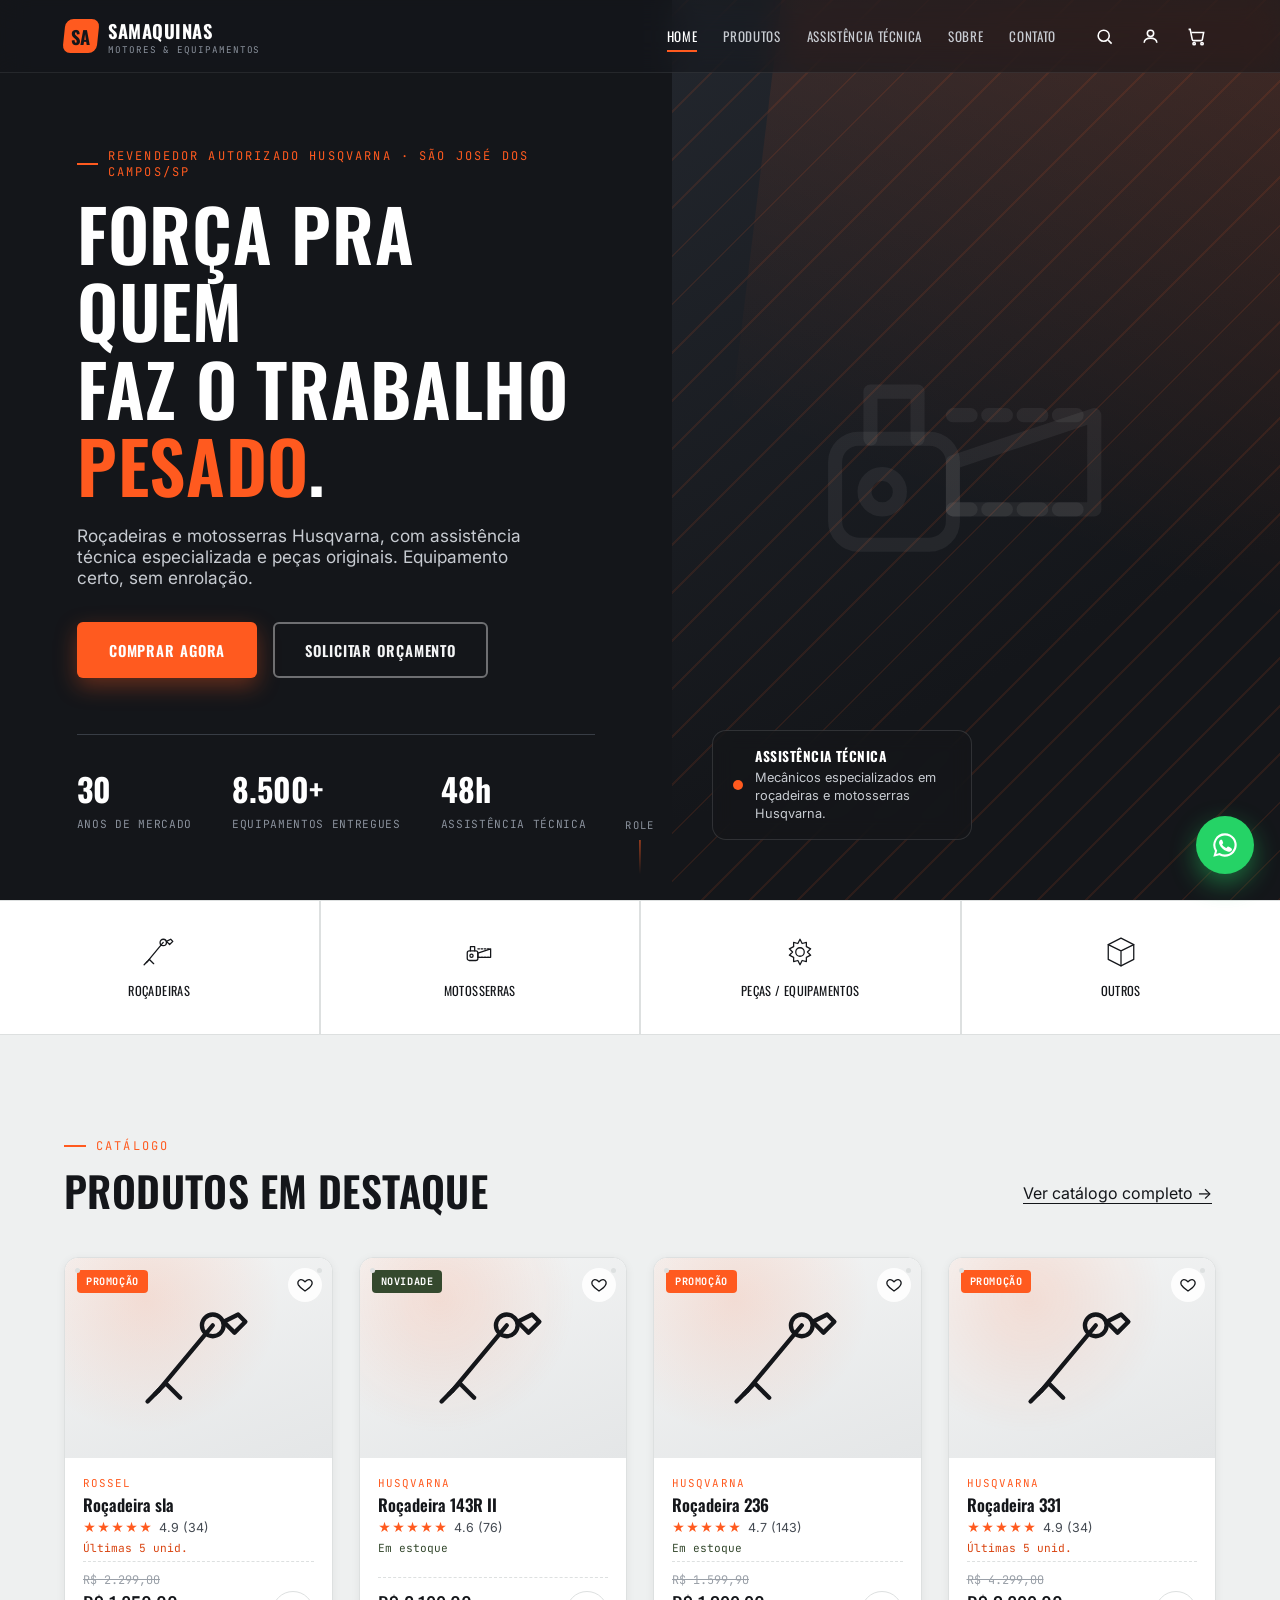
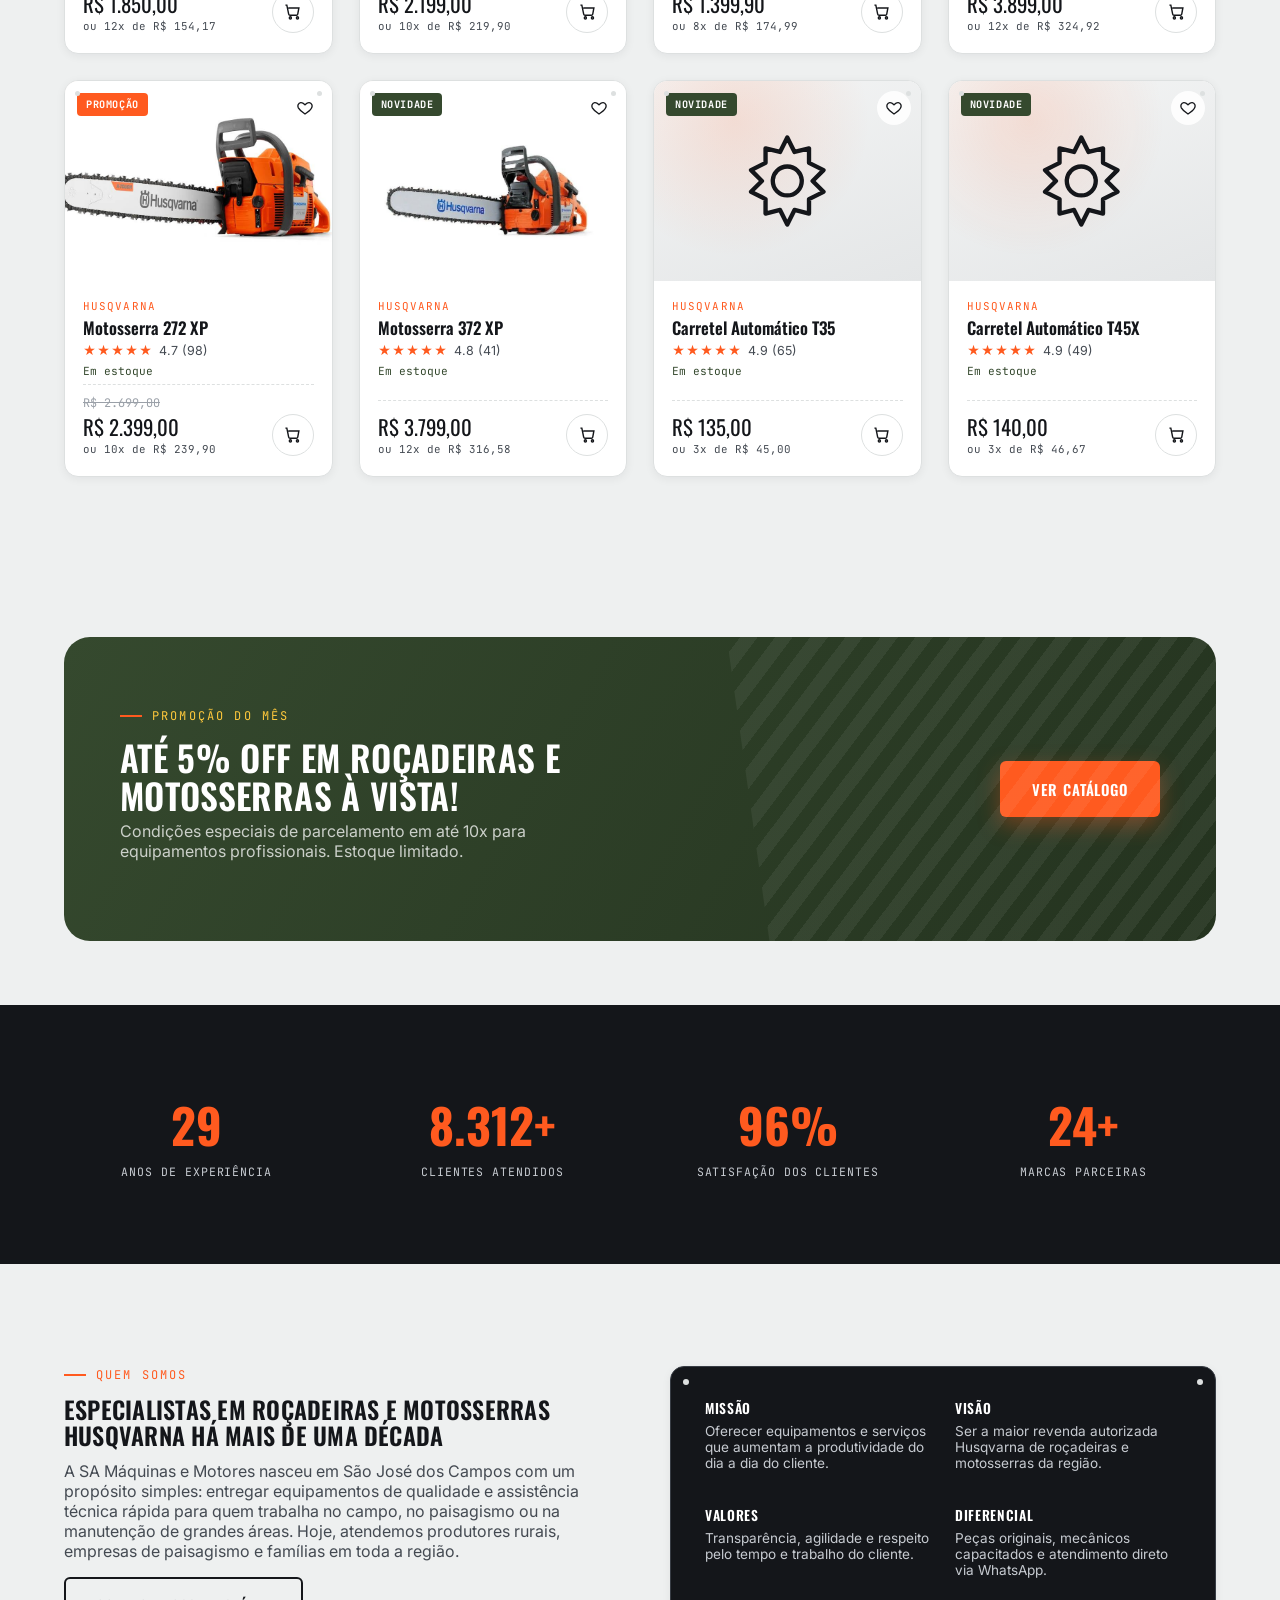
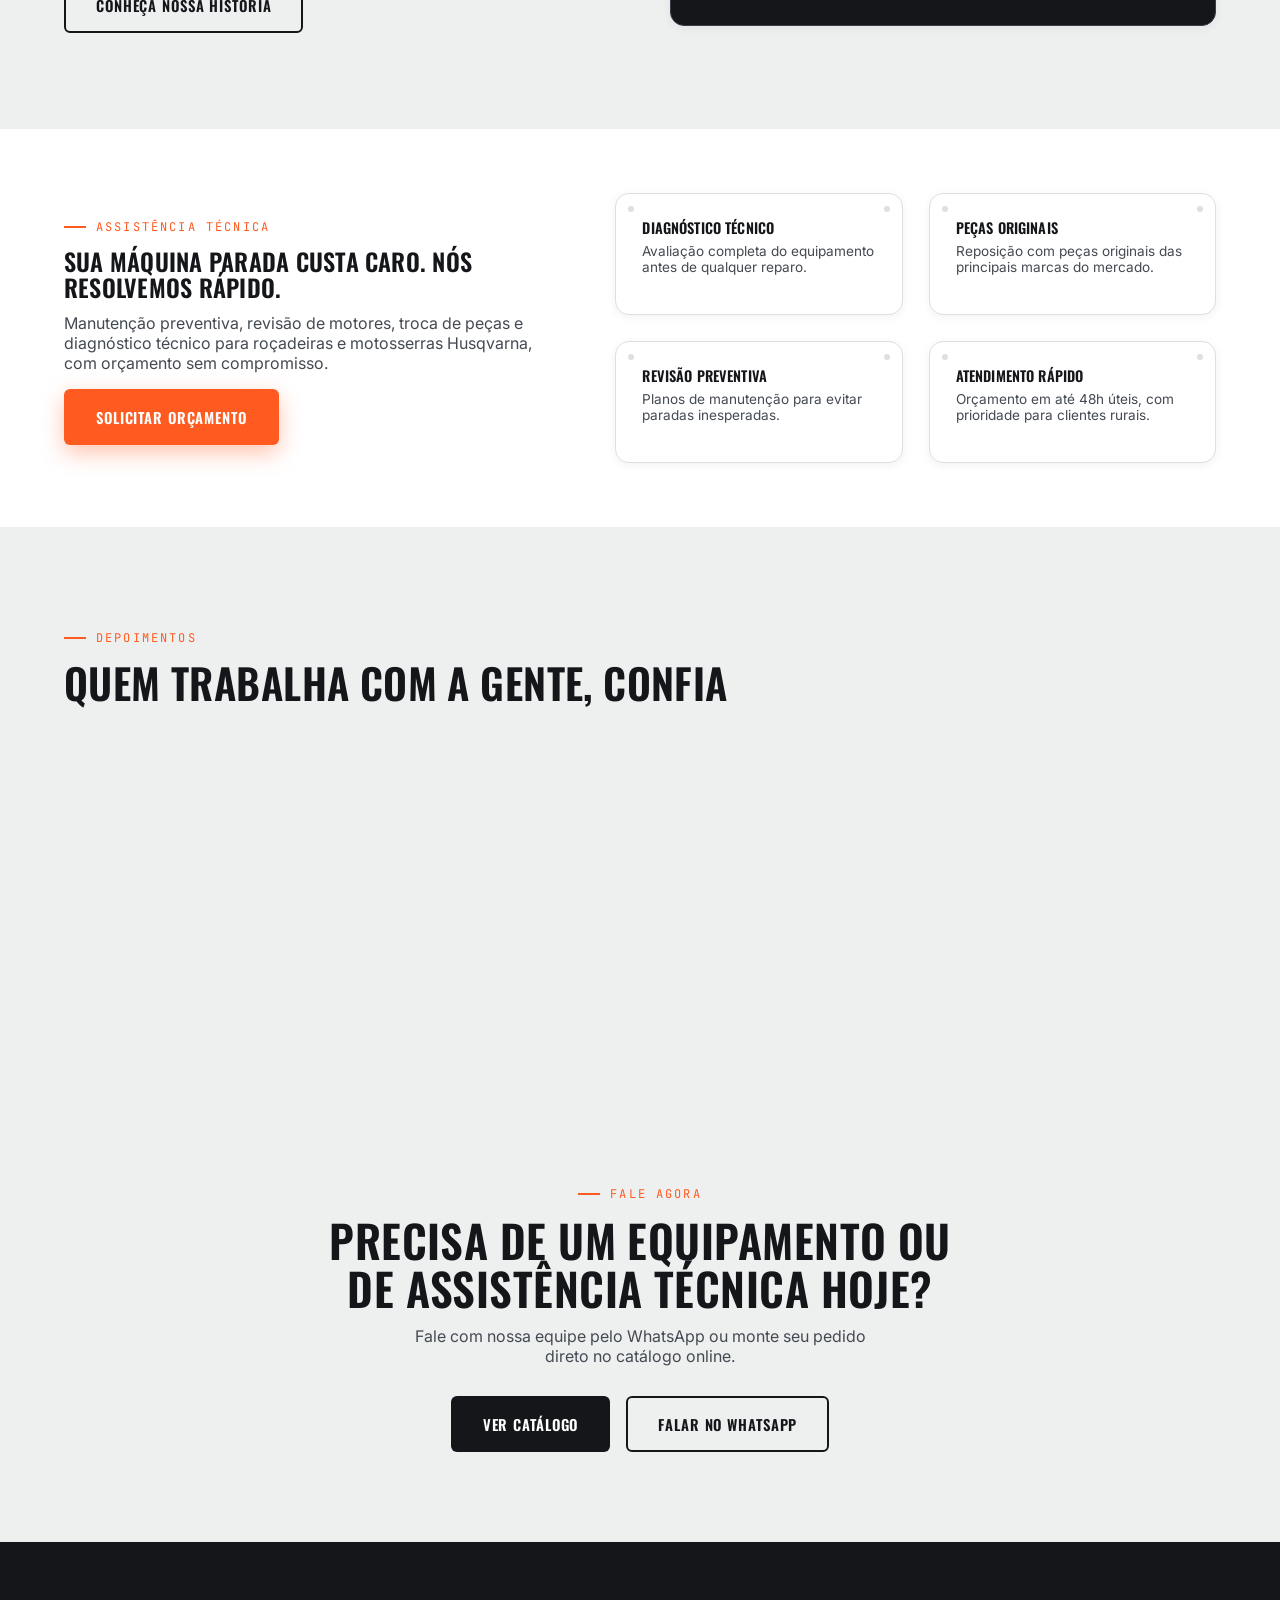
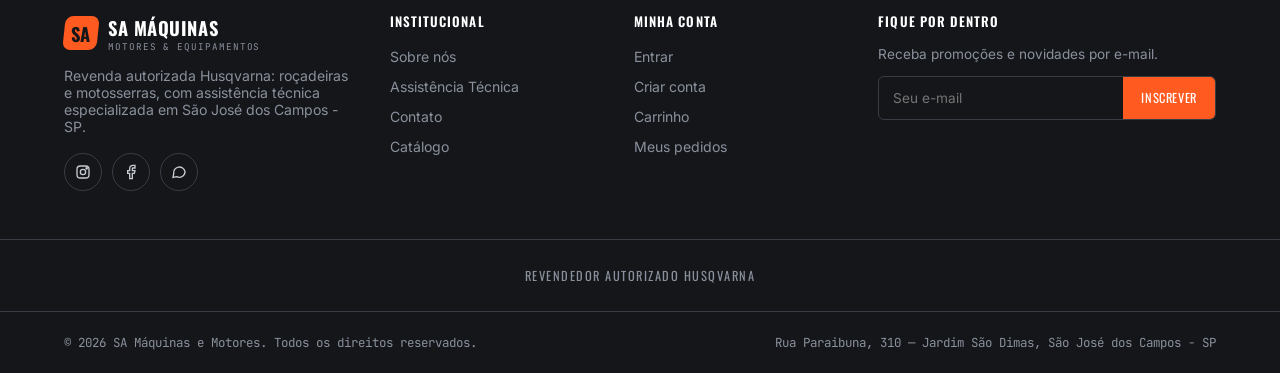
==== index.html @ 902cde91 "Primeiro commit" ====
<!DOCTYPE html>
<html lang="pt-BR">
<head>
<meta charset="UTF-8">
<meta name="viewport" content="width=device-width, initial-scale=1.0">
<title>Samaquinas e Motores | Roçadeiras, Motosserras e Equipamentos Agrícolas em SJC</title>
<meta name="description" content="Revenda autorizada Husqvarna de roçadeiras e motosserras, com assistência técnica especializada em São José dos Campos - SP. Compre online com entrega e parcelamento.">
<meta name="keywords" content="roçadeira Husqvarna, motosserra Husqvarna, revenda autorizada Husqvarna, assistência técnica, São José dos Campos">
<meta property="og:title" content="SA Máquinas e Motores">
<meta property="og:description" content="Revenda autorizada Husqvarna de roçadeiras e motosserras, com assistência técnica em São José dos Campos - SP.">
<meta property="og:type" content="website">
<link rel="icon" href="data:image/svg+xml,<svg xmlns=%22http://www.w3.org/2000/svg%22 viewBox=%220 0 64 64%22><rect width=%2264%22 height=%2264%22 rx=%2214%22 fill=%22%23ff5a1f%22/><text x=%2232%22 y=%2244%22 font-size=%2234%22 font-family=%22Arial%22 font-weight=%22bold%22 fill=%22%2314161a%22 text-anchor=%22middle%22>SA</text></svg>">
<link rel="stylesheet" href="css/style.css">
<link rel="stylesheet" href="css/animations.css">
<link rel="stylesheet" href="css/home.css">
<link rel="stylesheet" href="css/responsive.css">
</head>
<body>

<!-- ===================== NAVBAR ===================== -->
<header class="navbar">
  <div class="navbar-inner">
    <a href="index.html" class="brand">
      <span class="mark"><span>SA</span></span>
      <span>SAMaquinas<small>Motores &amp; Equipamentos</small></span>
    </a>
    <nav class="nav-links">
      <a href="index.html" class="active">Home</a>
      <a href="pages/products.html">Produtos</a>
      <a href="pages/service.html">Assistência Técnica</a>
      <a href="pages/about.html">Sobre</a>
      <a href="pages/contact.html">Contato</a>
    </nav>
    <div class="nav-actions">
      <button class="icon-btn" data-open-search aria-label="Pesquisar">
        <svg viewBox="0 0 24 24" fill="none" stroke="currentColor" stroke-width="2"><circle cx="11" cy="11" r="7"/><path d="M21 21l-4.35-4.35"/></svg>
      </button>
      <span data-auth-slot></span>
      <a href="pages/cart.html" class="icon-btn" aria-label="Carrinho">
        <svg viewBox="0 0 24 24" fill="none" stroke="currentColor" stroke-width="2"><circle cx="9" cy="21" r="1.5"/><circle cx="19" cy="21" r="1.5"/><path d="M2 3h2l2.6 12.6a2 2 0 0 0 2 1.6h8.8a2 2 0 0 0 2-1.6L21 7H6"/></svg>
        <span class="badge-count" data-cart-count>0</span>
      </a>
    </div>
    <button class="nav-toggle" aria-label="Abrir menu"><span></span><span></span><span></span></button>
  </div>
</header>

<!-- Search overlay -->
<div class="search-overlay">
  <button class="search-close" aria-label="Fechar busca">
    <svg viewBox="0 0 24 24" fill="none" stroke="currentColor" stroke-width="2"><path d="M18 6 6 18M6 6l12 12"/></svg>
  </button>
  <div class="search-box">
    <input type="text" placeholder="Buscar roçadeira, motosserra, marca...">
    <div class="search-results"></div>
    <p class="search-hint">Dica: pressione ESC para fechar, Ctrl+K para abrir a busca de qualquer página.</p>
  </div>
</div>

<!-- ===================== HERO ===================== -->
<section class="hero">
  <div class="hero-copy">
    <span class="eyebrow">Revendedor Autorizado Husqvarna · São José dos Campos/SP</span>
    <h1 data-reveal>Força pra quem<br>faz o trabalho <em>pesado</em>.</h1>
    <p class="lead" data-reveal style="--d:120ms">Roçadeiras e motosserras Husqvarna, com assistência técnica especializada e peças originais. Equipamento certo, sem enrolação.</p>
    <div class="hero-ctas" data-reveal style="--d:220ms">
      <a href="pages/products.html" class="btn btn-primary">Comprar agora</a>
      <a href="pages/service.html" class="btn btn-outline">Solicitar orçamento</a>
    </div>
    <div class="hero-stats" data-reveal style="--d:320ms">
      <div class="stat"><b data-counter="30+">0</b><span>Anos de mercado</span></div>
      <div class="stat"><b data-counter="8500" data-suffix="+">0</b><span>Equipamentos entregues</span></div>
      <div class="stat"><b data-counter="48" data-suffix="h">0</b><span>Assistência técnica</span></div>
    </div>
  </div>
  <div class="hero-visual">
    <div class="hero-clip"></div>
    <div class="hero-icon-field" id="hero-icon-field"></div>
    <div class="hero-badge float">
      <span class="dot pulse"></span>
      <span><strong>Assistência técnica</strong>Mecânicos especializados em roçadeiras e motosserras Husqvarna.</span>
    </div>
  </div>
  <div class="hero-scroll-cue"><span>Role</span><span class="line"></span></div>
</section>

<!-- ===================== CATEGORIAS ===================== -->
<section>
  <div class="cat-strip" id="cat-strip"></div>
</section>

<!-- ===================== PRODUTOS EM DESTAQUE ===================== -->
<section class="section">
  <div class="section-head" data-reveal>
    <div>
      <span class="eyebrow">Catálogo</span>
      <h2>Produtos em destaque</h2>
    </div>
    <a href="pages/products.html" class="btn-ghost">Ver catálogo completo →</a>
  </div>
  <div class="section-inner grid cols-4" id="featured-grid"></div>
</section>

<!-- ===================== BANNER PROMO ===================== -->
<section class="section tight">
  <div class="section-inner">
    <div class="promo-banner" data-reveal="scale">
      <div>
        <span class="eyebrow" style="color:var(--hazard)">Promoção do mês</span>
        <h3>Até 5% off em roçadeiras e motosserras à vista!</h3>
        <p>Condições especiais de parcelamento em até 10x para equipamentos profissionais. Estoque limitado.</p>
      </div>
      <a href="pages/products.html" class="btn btn-primary">Ver catálogo</a>
    </div>
  </div>
</section>

<!-- ===================== STATS ===================== -->
<section class="stats-section">
  <div class="stats-grid">
    <div class="stat-card" data-reveal><b data-counter="30">0</b><span>Anos de experiência</span></div>
    <div class="stat-card" data-reveal style="--d:80ms"><b data-counter="8500" data-suffix="+">0</b><span>Clientes atendidos</span></div>
    <div class="stat-card" data-reveal style="--d:160ms"><b data-counter="99" data-suffix="%">0</b><span>Satisfação dos clientes</span></div>
    <div class="stat-card" data-reveal style="--d:240ms"><b data-counter="25" data-suffix="+">0</b><span>Marcas parceiras</span></div>
  </div>
</section>

<!-- ===================== SOBRE TEASER ===================== -->
<section class="section">
  <div class="section-inner" style="display:grid;grid-template-columns:1fr 1fr;gap:60px;align-items:center;">
    <div data-reveal="left">
      <span class="eyebrow">Quem somos</span>
      <h2>Especialistas em roçadeiras e motosserras Husqvarna há mais de uma década</h2>
      <p>A SA Máquinas e Motores nasceu em São José dos Campos com um propósito simples: entregar equipamentos de qualidade e assistência técnica rápida para quem trabalha no campo, no paisagismo ou na manutenção de grandes áreas. Hoje, atendemos produtores rurais, empresas de paisagismo e famílias em toda a região.</p>
      <a href="pages/about.html" class="btn btn-outline dark">Conheça nossa história</a>
    </div>
    <div data-reveal="right" style="position:relative;">
      <div class="plate" style="padding:34px;background:var(--ink);border-color:var(--line-dark);">
        <div style="display:grid;grid-template-columns:1fr 1fr;gap:24px;">
          <div>
            <h4 style="color:var(--white);font-size:.85rem;letter-spacing:.05em;">Missão</h4>
            <p style="color:var(--steel-light);font-size:.85rem;">Oferecer equipamentos e serviços que aumentam a produtividade do dia a dia do cliente.</p>
          </div>
          <div>
            <h4 style="color:var(--white);font-size:.85rem;letter-spacing:.05em;">Visão</h4>
            <p style="color:var(--steel-light);font-size:.85rem;">Ser a maior revenda autorizada Husqvarna de roçadeiras e motosserras da região.</p>
          </div>
          <div>
            <h4 style="color:var(--white);font-size:.85rem;letter-spacing:.05em;">Valores</h4>
            <p style="color:var(--steel-light);font-size:.85rem;">Transparência, agilidade e respeito pelo tempo e trabalho do cliente.</p>
          </div>
          <div>
            <h4 style="color:var(--white);font-size:.85rem;letter-spacing:.05em;">Diferencial</h4>
            <p style="color:var(--steel-light);font-size:.85rem;">Peças originais, mecânicos capacitados e atendimento direto via WhatsApp.</p>
          </div>
        </div>
      </div>
    </div>
  </div>
</section>

<!-- ===================== ASSISTÊNCIA TEASER ===================== -->
<section class="section tight" style="background:var(--white);">
  <div class="section-inner" style="display:grid;grid-template-columns:.9fr 1.1fr;gap:60px;align-items:center;">
    <div data-reveal="left">
      <span class="eyebrow">Assistência técnica</span>
      <h2>Sua máquina parada custa caro. Nós resolvemos rápido.</h2>
      <p>Manutenção preventiva, revisão de motores, troca de peças e diagnóstico técnico para roçadeiras e motosserras Husqvarna, com orçamento sem compromisso.</p>
      <a href="pages/service.html" class="btn btn-primary">Solicitar orçamento</a>
    </div>
    <div class="grid cols-2" data-reveal="right">
      <div class="plate" style="padding:26px;">
        <h4 style="font-size:.9rem;">Diagnóstico técnico</h4>
        <p style="font-size:.85rem;">Avaliação completa do equipamento antes de qualquer reparo.</p>
      </div>
      <div class="plate" style="padding:26px;">
        <h4 style="font-size:.9rem;">Peças originais</h4>
        <p style="font-size:.85rem;">Reposição com peças originais das principais marcas do mercado.</p>
      </div>
      <div class="plate" style="padding:26px;">
        <h4 style="font-size:.9rem;">Revisão preventiva</h4>
        <p style="font-size:.85rem;">Planos de manutenção para evitar paradas inesperadas.</p>
      </div>
      <div class="plate" style="padding:26px;">
        <h4 style="font-size:.9rem;">Atendimento rápido</h4>
        <p style="font-size:.85rem;">Orçamento em até 48h úteis, com prioridade para clientes rurais.</p>
      </div>
    </div>
  </div>
</section>

<!-- ===================== TESTEMUNHOS ===================== -->
<section class="section">
  <div class="section-head" data-reveal>
    <div>
      <span class="eyebrow">Depoimentos</span>
      <h2>Quem trabalha com a gente, confia</h2>
    </div>
  </div>
  <div class="section-inner grid cols-3" id="testimonials-grid"></div>
</section>

<!-- ===================== CTA FINAL ===================== -->
<section class="cta-final" data-reveal="scale">
  <span class="eyebrow" style="justify-content:center;">Fale agora</span>
  <h2>Precisa de um equipamento ou de assistência técnica hoje?</h2>
  <p>Fale com nossa equipe pelo WhatsApp ou monte seu pedido direto no catálogo online.</p>
  <div class="btn-row">
    <a href="pages/products.html" class="btn btn-dark">Ver catálogo</a>
    <a href="https://wa.me/5512974024933" target="_blank" rel="noopener" class="btn btn-outline dark">Falar no WhatsApp</a>
  </div>
</section>

<!-- ===================== FOOTER ===================== -->
<footer class="site-footer">
  <div class="footer-grid">
    <div class="footer-about">
      <a href="index.html" class="brand" style="margin-bottom:14px;"><span class="mark"><span>SA</span></span><span>SA Máquinas<small>Motores &amp; Equipamentos</small></span></a>
      <p>Revenda autorizada Husqvarna: roçadeiras e motosserras, com assistência técnica especializada em São José dos Campos - SP.</p>
      <div class="social-row">
        <a href="#" aria-label="Instagram"><svg viewBox="0 0 24 24" fill="none" stroke="currentColor" stroke-width="2"><rect x="3" y="3" width="18" height="18" rx="5"/><circle cx="12" cy="12" r="4"/><circle cx="17.5" cy="6.5" r="1"/></svg></a>
        <a href="#" aria-label="Facebook"><svg viewBox="0 0 24 24" fill="none" stroke="currentColor" stroke-width="2"><path d="M18 2h-3a5 5 0 0 0-5 5v3H7v4h3v8h4v-8h3l1-4h-4V7a1 1 0 0 1 1-1h3z"/></svg></a>
        <a href="https://wa.me/5512974024933" target="_blank" rel="noopener" aria-label="WhatsApp"><svg viewBox="0 0 24 24" fill="none" stroke="currentColor" stroke-width="2"><path d="M21 11.5a8.5 8.5 0 0 1-12.4 7.5L3 20l1.1-5.4A8.5 8.5 0 1 1 21 11.5Z"/></svg></a>
      </div>
    </div>
    <div>
      <h4>Institucional</h4>
      <ul>
        <li><a href="pages/about.html">Sobre nós</a></li>
        <li><a href="pages/service.html">Assistência Técnica</a></li>
        <li><a href="pages/contact.html">Contato</a></li>
        <li><a href="pages/products.html">Catálogo</a></li>
      </ul>
    </div>
    <div>
      <h4>Minha conta</h4>
      <ul>
        <li><a href="pages/login.html">Entrar</a></li>
        <li><a href="pages/register.html">Criar conta</a></li>
        <li><a href="pages/cart.html">Carrinho</a></li>
        <li><a href="pages/account.html">Meus pedidos</a></li>
      </ul>
    </div>
    <div class="footer-newsletter">
      <h4>Fique por dentro</h4>
      <p style="color:var(--steel);font-size:.85rem;">Receba promoções e novidades por e-mail.</p>
      <form class="newsletter-form" onsubmit="event.preventDefault(); saToast('Inscrição realizada com sucesso!'); this.reset();">
        <input type="email" placeholder="Seu e-mail" required>
        <button type="submit">Inscrever</button>
      </form>
    </div>
  </div>
  <div class="brands-strip">
    <span>Revendedor Autorizado Husqvarna</span>
  </div>
  <div class="footer-bottom">
    <span>© <span data-year></span> SA Máquinas e Motores. Todos os direitos reservados.</span>
    <span>Rua Paraibuna, 310 — Jardim São Dimas, São José dos Campos - SP</span>
  </div>
</footer>

<a href="https://wa.me/5512974024933" target="_blank" rel="noopener" class="wa-float pulse" aria-label="Fale no WhatsApp">
  <svg viewBox="0 0 24 24" fill="currentColor"><path d="M12 2a10 10 0 0 0-8.6 15.1L2 22l5.1-1.3A10 10 0 1 0 12 2Zm0 18.2a8.2 8.2 0 0 1-4.2-1.1l-.3-.2-3 .8.8-2.9-.2-.3A8.2 8.2 0 1 1 12 20.2Zm4.5-6.1c-.2-.1-1.5-.7-1.7-.8-.2-.1-.4-.1-.6.1-.2.2-.6.8-.8 1-.1.2-.3.2-.5.1-.2-.1-1-.4-1.9-1.2-.7-.6-1.2-1.4-1.3-1.6-.1-.2 0-.4.1-.5.1-.1.2-.3.4-.4.1-.1.2-.2.2-.4.1-.2 0-.3 0-.4 0-.1-.6-1.5-.8-2-.2-.5-.4-.4-.6-.4h-.5c-.2 0-.5.1-.7.3-.2.2-.9.9-.9 2.2s1 2.6 1.1 2.7c.1.2 2 3 4.7 4.2.7.3 1.2.5 1.6.6.7.2 1.3.2 1.8.1.5-.1 1.5-.6 1.7-1.2.2-.6.2-1.1.2-1.2-.1-.1-.3-.2-.5-.3Z"/></svg>
</a>

<script src="js/data.js"></script>
<script src="js/main.js"></script>
<script src="js/animations.js"></script>
<script src="js/products.js"></script>
<script src="js/auth.js"></script>
<script src="js/home.js"></script>
</body>
</html>
---- css/style.css ----
/* ==========================================================================
   SA MÁQUINAS E MOTORES — GLOBAL STYLESHEET
   Design tokens + base + shared components (navbar, footer, buttons, cards)
   ========================================================================== */

@import url('https://fonts.googleapis.com/css2?family=Oswald:wght@400;500;600;700&family=Inter:wght@400;500;600;700;800&family=JetBrains+Mono:wght@400;500;700&display=swap');

:root{
  /* ---- Color tokens ---- */
  --ink:            #14161a;   /* near-black structural */
  --graphite:       #1f232a;   /* dark card / panel */
  --graphite-2:     #2a2f37;   /* elevated dark */
  --steel:          #8a919c;   /* muted text on dark */
  --steel-light:    #c7cbd1;
  --off-white:      #eef0f0;   /* cool light bg, NOT warm cream */
  --white:          #ffffff;
  --line:           #dde0e0;   /* light hairline */
  --line-dark:      #383d45;

  --orange:         #ff5a1f;   /* signal orange — primary action */
  --orange-dark:    #d9430f;
  --orange-glow:    rgba(255,90,31,.35);

  --moss:           #35492e;   /* engine green — secondary */
  --moss-light:     #5c7a4e;

  --hazard:         #ffc93c;   /* caution yellow — sparing accent */

  --text-dark:      #14161a;
  --text-body:      #444a52;
  --text-invert:    #f4f5f6;

  /* ---- Type ---- */
  --f-display: 'Oswald', sans-serif;
  --f-body: 'Inter', sans-serif;
  --f-mono: 'JetBrains Mono', monospace;

  /* ---- Layout ---- */
  --maxw: 1280px;
  --pad: clamp(20px, 5vw, 64px);
  --radius-sm: 6px;
  --radius: 14px;
  --radius-lg: 26px;

  --shadow-sm: 0 2px 10px rgba(20,22,26,.06);
  --shadow-md: 0 10px 30px rgba(20,22,26,.10);
  --shadow-lg: 0 24px 60px rgba(20,22,26,.18);

  --ease: cubic-bezier(.22,.9,.3,1);
}

*,*::before,*::after{ box-sizing: border-box; }
html{ scroll-behavior: smooth; }
body{
  margin: 0;
  font-family: var(--f-body);
  color: var(--text-body);
  background: var(--off-white);
  -webkit-font-smoothing: antialiased;
  overflow-x: hidden;
}
img{ max-width: 100%; display:block; }
a{ color: inherit; text-decoration: none; }
ul{ list-style: none; margin:0; padding:0; }
button{ font-family: inherit; cursor:pointer; }
input, select, textarea{ font-family: inherit; }

h1,h2,h3,h4{
  font-family: var(--f-display);
  color: var(--text-dark);
  text-transform: uppercase;
  letter-spacing: .01em;
  line-height: 1.08;
  margin: 0 0 .5em;
  font-weight: 600;
}
p{ margin: 0 0 1em; }

.container{
  max-width: var(--maxw);
  margin: 0 auto;
  padding: 0 var(--pad);
}

:focus-visible{
  outline: 3px solid var(--orange);
  outline-offset: 2px;
}

@media (prefers-reduced-motion: reduce){
  *{ animation-duration: .001ms !important; animation-iteration-count: 1 !important; transition-duration: .001ms !important; scroll-behavior: auto !important; }
}

/* ---- Eyebrow / mono label ---- */
.eyebrow{
  font-family: var(--f-mono);
  font-size: .75rem;
  letter-spacing: .18em;
  text-transform: uppercase;
  color: var(--orange);
  display: inline-flex;
  align-items: center;
  gap: 10px;
  margin-bottom: 14px;
}
.eyebrow::before{
  content:'';
  width: 22px; height: 2px;
  background: var(--orange);
  display:inline-block;
}

/* ---- Hazard stripe divider (signature motif) ---- */
.stripe-divider{
  height: 10px;
  width: 100%;
  background: repeating-linear-gradient(
    -45deg,
    var(--orange) 0 18px,
    var(--ink) 18px 36px
  );
}
.stripe-divider.thin{ height: 5px; }

/* ==========================================================================
   BUTTONS
   ========================================================================== */
.btn{
  position: relative;
  overflow: hidden;
  display: inline-flex;
  align-items: center;
  justify-content: center;
  gap: 10px;
  padding: 15px 30px;
  border-radius: var(--radius-sm);
  font-family: var(--f-display);
  font-size: .92rem;
  font-weight: 600;
  letter-spacing: .06em;
  text-transform: uppercase;
  border: 2px solid transparent;
  transition: transform .25s var(--ease), box-shadow .25s var(--ease), background .25s var(--ease), color .25s var(--ease), border-color .25s var(--ease);
  white-space: nowrap;
}
.btn-primary{
  background: var(--orange);
  color: var(--white);
  box-shadow: 0 8px 22px var(--orange-glow);
}
.btn-primary:hover{
  transform: translateY(-2px);
  box-shadow: 0 14px 30px var(--orange-glow);
  background: var(--orange-dark);
}
.btn-outline{
  background: transparent;
  color: var(--text-invert);
  border-color: rgba(244,245,246,.4);
}
.btn-outline:hover{
  border-color: var(--white);
  background: rgba(244,245,246,.08);
  transform: translateY(-2px);
}
.btn-outline.dark{
  color: var(--text-dark);
  border-color: var(--ink);
}
.btn-outline.dark:hover{ background: var(--ink); color: var(--white); }
.btn-dark{
  background: var(--ink);
  color: var(--white);
}
.btn-dark:hover{ background: var(--graphite-2); transform: translateY(-2px); }
.btn-ghost{
  background: transparent;
  color: var(--text-dark);
  padding: 10px 4px;
  text-decoration: underline;
  text-underline-offset: 4px;
}
.btn-block{ width: 100%; }
.btn-sm{ padding: 10px 18px; font-size: .78rem; }

.ripple{
  position: absolute;
  border-radius: 50%;
  background: rgba(255,255,255,.55);
  transform: scale(0);
  animation: ripple-anim .6s var(--ease);
  pointer-events: none;
}
@keyframes ripple-anim{
  to{ transform: scale(3); opacity: 0; }
}

/* ==========================================================================
   NAVBAR
   ========================================================================== */
.navbar{
  position: fixed;
  top: 0; left: 0; right: 0;
  z-index: 1000;
  background: rgba(20,22,26,.55);
  backdrop-filter: blur(16px) saturate(160%);
  -webkit-backdrop-filter: blur(16px) saturate(160%);
  border-bottom: 1px solid rgba(255,255,255,.08);
  transition: background .3s var(--ease), padding .3s var(--ease), border-color .3s var(--ease);
}
.navbar.scrolled{
  background: rgba(20,22,26,.92);
  box-shadow: 0 6px 24px rgba(0,0,0,.25);
}
.navbar-inner{
  max-width: var(--maxw);
  margin: 0 auto;
  padding: 16px var(--pad);
  display: flex;
  align-items: center;
  gap: 28px;
}
.navbar.scrolled .navbar-inner{ padding-top: 12px; padding-bottom: 12px; }

.brand{
  display: flex;
  align-items: center;
  gap: 10px;
  font-family: var(--f-display);
  font-size: 1.15rem;
  font-weight: 700;
  letter-spacing: .03em;
  color: var(--white);
  text-transform: uppercase;
  margin-right: auto;
}
.brand .mark{
  width: 34px; height: 34px;
  border-radius: 8px;
  background: var(--orange);
  display: grid;
  place-items: center;
  color: var(--ink);
  font-weight: 700;
  transform: skew(-6deg);
}
.brand .mark span{ transform: skew(6deg); }
.brand small{
  display:block;
  font-family: var(--f-mono);
  font-size: .58rem;
  letter-spacing: .1em;
  color: var(--steel);
  text-transform: uppercase;
  font-weight: 400;
}

.nav-links{
  display: flex;
  align-items: center;
  gap: 26px;
}
.nav-links a{
  font-family: var(--f-display);
  font-size: .82rem;
  letter-spacing: .05em;
  text-transform: uppercase;
  color: var(--steel-light);
  position: relative;
  padding: 6px 0;
  transition: color .2s;
}
.nav-links a::after{
  content:'';
  position: absolute;
  left:0; bottom: 0;
  width: 0; height: 2px;
  background: var(--orange);
  transition: width .25s var(--ease);
}
.nav-links a:hover, .nav-links a.active{ color: var(--white); }
.nav-links a:hover::after, .nav-links a.active::after{ width: 100%; }

.nav-actions{
  display: flex;
  align-items: center;
  gap: 6px;
}
.icon-btn{
  position: relative;
  width: 40px; height: 40px;
  display: grid;
  place-items: center;
  border-radius: 50%;
  background: transparent;
  border: none;
  color: var(--white);
  transition: background .2s;
}
.icon-btn:hover{ background: rgba(255,255,255,.12); }
.icon-btn svg{ width: 19px; height: 19px; }
.badge-count{
  position: absolute;
  top: 2px; right: 2px;
  min-width: 16px; height: 16px;
  border-radius: 50%;
  background: var(--orange);
  color: var(--white);
  font-family: var(--f-mono);
  font-size: .6rem;
  font-weight: 700;
  display: grid;
  place-items: center;
  padding: 0 3px;
}

.nav-toggle{
  display: none;
  width: 40px; height: 40px;
  border: none;
  background: transparent;
  color: var(--white);
  flex-direction: column;
  align-items: center;
  justify-content: center;
  gap: 5px;
}
.nav-toggle span{
  width: 22px; height: 2px;
  background: var(--white);
  transition: transform .3s var(--ease), opacity .3s var(--ease);
}
.nav-toggle.open span:nth-child(1){ transform: translateY(7px) rotate(45deg); }
.nav-toggle.open span:nth-child(2){ opacity: 0; }
.nav-toggle.open span:nth-child(3){ transform: translateY(-7px) rotate(-45deg); }

/* ---- Search overlay ---- */
.search-overlay{
  position: fixed;
  inset: 0;
  background: rgba(20,22,26,.97);
  z-index: 1200;
  display: flex;
  align-items: flex-start;
  justify-content: center;
  padding-top: 14vh;
  opacity: 0;
  visibility: hidden;
  transition: opacity .3s var(--ease), visibility .3s;
}
.search-overlay.open{ opacity: 1; visibility: visible; }
.search-box{ width: min(680px, 90vw); }
.search-box input{
  width: 100%;
  background: transparent;
  border: none;
  border-bottom: 2px solid var(--orange);
  color: var(--white);
  font-family: var(--f-display);
  font-size: clamp(1.4rem, 4vw, 2.2rem);
  padding: 10px 4px;
  text-transform: uppercase;
  letter-spacing: .02em;
}
.search-box input:focus{ outline: none; }
.search-box input::placeholder{ color: var(--steel); }
.search-close{
  position: absolute;
  top: 26px; right: var(--pad);
  color: var(--white);
  background: none; border: none;
  width: 44px; height: 44px;
}
.search-close svg{ width: 24px; height: 24px; }
.search-results{
  margin-top: 26px;
  display: flex;
  flex-direction: column;
  gap: 4px;
  max-height: 46vh;
  overflow-y: auto;
}
.search-results a{
  display: flex;
  justify-content: space-between;
  padding: 12px 6px;
  border-bottom: 1px solid var(--line-dark);
  color: var(--steel-light);
  font-family: var(--f-mono);
  font-size: .85rem;
}
.search-results a:hover{ color: var(--orange); }
.search-hint{ color: var(--steel); font-family: var(--f-mono); font-size: .8rem; margin-top: 18px; }

/* ==========================================================================
   SECTION / PAGE HEADER (used on inner pages)
   ========================================================================== */
.page-header{
  background: var(--ink);
  color: var(--white);
  padding: 168px var(--pad) 64px;
  position: relative;
  overflow: hidden;
}
.page-header::before{
  content:'';
  position: absolute;
  right: -10%; top: -30%;
  width: 60%; height: 160%;
  background: linear-gradient(135deg, var(--orange) 0%, transparent 60%);
  opacity: .12;
  transform: rotate(-12deg);
}
.page-header-inner{
  max-width: var(--maxw);
  margin: 0 auto;
  position: relative;
}
.breadcrumbs{
  font-family: var(--f-mono);
  font-size: .78rem;
  color: var(--steel);
  letter-spacing: .04em;
  margin-bottom: 16px;
}
.breadcrumbs a{ color: var(--steel-light); }
.breadcrumbs a:hover{ color: var(--orange); }
.page-header h1{ color: var(--white); font-size: clamp(2.2rem, 5vw, 3.4rem); margin-bottom: .3em; }
.page-header .lead{ color: var(--steel-light); max-width: 640px; font-size: 1.02rem; }

/* ==========================================================================
   CARDS — "spec plate" motif (riveted corner marks)
   ========================================================================== */
.plate{
  position: relative;
  background: var(--white);
  border-radius: var(--radius);
  border: 1px solid var(--line);
  box-shadow: var(--shadow-sm);
}
.plate::before, .plate::after{
  content:'';
  position: absolute;
  width: 6px; height: 6px;
  border-radius: 50%;
  background: var(--line);
  top: 12px;
}
.plate::before{ left: 12px; }
.plate::after{ right: 12px; }

/* ==========================================================================
   PRODUCT CARD
   ========================================================================== */
.product-card{
  position: relative;
  background: var(--white);
  border-radius: var(--radius);
  border: 1px solid var(--line);
  overflow: hidden;
  box-shadow: var(--shadow-sm);
  transition: transform .35s var(--ease), box-shadow .35s var(--ease), border-color .35s;
  display: flex;
  flex-direction: column;
}
.product-card:hover{
  transform: translateY(-8px);
  box-shadow: var(--shadow-lg);
  border-color: transparent;
}
.product-card .rivet{
  position: absolute;
  width: 5px; height: 5px;
  border-radius: 50%;
  background: var(--line);
  z-index: 3;
}
.product-card .rivet.tl{ top: 10px; left: 10px; }
.product-card .rivet.tr{ top: 10px; right: 10px; }

.product-media{
  position: relative;
  aspect-ratio: 4/3;
  background:
    radial-gradient(circle at 30% 20%, rgba(255,90,31,.14), transparent 55%),
    linear-gradient(160deg, #f4f5f5, #e4e6e7);
  display: grid;
  place-items: center;
  overflow: hidden;
}
.product-media svg{
  width: 58%;
  height: 58%;
  color: var(--ink);
  transition: transform .5s var(--ease);
}
.product-card:hover .product-media svg{ transform: scale(1.08) rotate(-2deg); }
.product-media img.media-photo{
  position: absolute;
  inset: 0;
  width: 100%;
  height: 100%;
  object-fit: cover;
  z-index: 1;
  transition: transform .5s var(--ease);
}
.product-card:hover .product-media img.media-photo{ transform: scale(1.06); }

.tag{
  position: absolute;
  top: 12px; left: 12px;
  z-index: 2;
  font-family: var(--f-mono);
  font-size: .64rem;
  letter-spacing: .06em;
  text-transform: uppercase;
  padding: 5px 9px;
  border-radius: 4px;
  font-weight: 700;
}
.tag.promo{ background: var(--orange); color: var(--white); }
.tag.new{ background: var(--moss); color: var(--white); }
.tag.out{ background: var(--graphite-2); color: var(--steel-light); }

.fav-btn{
  position: absolute;
  top: 10px; right: 10px;
  z-index: 2;
  width: 34px; height: 34px;
  border-radius: 50%;
  border: none;
  background: rgba(255,255,255,.85);
  backdrop-filter: blur(4px);
  display: grid;
  place-items: center;
  transition: transform .2s, background .2s;
}
.fav-btn svg{ width: 16px; height: 16px; color: var(--ink); transition: fill .2s, color .2s; }
.fav-btn:hover{ transform: scale(1.1); }
.fav-btn.active svg{ fill: var(--orange); color: var(--orange); }

.product-info{
  padding: 18px 18px 20px;
  display: flex;
  flex-direction: column;
  gap: 6px;
  flex: 1;
}
.product-brand{
  font-family: var(--f-mono);
  font-size: .68rem;
  letter-spacing: .1em;
  text-transform: uppercase;
  color: var(--orange);
}
.product-name{
  font-family: var(--f-display);
  font-size: 1.05rem;
  text-transform: none;
  letter-spacing: 0;
  color: var(--text-dark);
  margin: 0;
}
.product-rating{
  display: flex;
  align-items: center;
  gap: 6px;
  font-size: .78rem;
  color: var(--text-body);
}
.product-rating .stars{ color: var(--orange); letter-spacing: 1px; }
.product-stock{
  font-family: var(--f-mono);
  font-size: .7rem;
  color: var(--moss);
}
.product-stock.low{ color: var(--orange-dark); }
.product-stock.out{ color: #a3a9b0; }

.product-price-row{
  margin-top: auto;
  padding-top: 10px;
  display: flex;
  align-items: flex-end;
  justify-content: space-between;
  border-top: 1px dashed var(--line);
}
.price-block .old-price{
  font-family: var(--f-mono);
  font-size: .74rem;
  color: #9aa0a8;
  text-decoration: line-through;
}
.price-block .price{
  font-family: var(--f-display);
  font-size: 1.3rem;
  color: var(--text-dark);
}
.price-block .installment{
  font-family: var(--f-mono);
  font-size: .68rem;
  color: var(--text-body);
}
.product-actions{ display: flex; gap: 8px; }
.icon-only{
  width: 42px; height: 42px;
  border-radius: 50%;
  border: 1px solid var(--line);
  background: var(--white);
  display: grid; place-items: center;
  transition: background .2s, border-color .2s, transform .2s;
}
.icon-only:hover{ background: var(--ink); border-color: var(--ink); transform: translateY(-2px); }
.icon-only:hover svg{ color: var(--white); }
.icon-only svg{ width: 17px; height: 17px; color: var(--ink); }

/* ==========================================================================
   SECTION LAYOUT HELPERS
   ========================================================================== */
.section{ padding: 96px var(--pad); }
.section.tight{ padding: 64px var(--pad); }
.section.dark{ background: var(--ink); color: var(--steel-light); }
.section.dark h2{ color: var(--white); }
.section-head{
  display: flex;
  align-items: flex-end;
  justify-content: space-between;
  gap: 24px;
  margin-bottom: 44px;
  max-width: var(--maxw);
  margin-inline: auto;
}
.section-head h2{ font-size: clamp(1.8rem, 3.6vw, 2.6rem); margin: 0; }
.section-inner{ max-width: var(--maxw); margin: 0 auto; }

.grid{ display: grid; gap: 26px; }
.grid.cols-4{ grid-template-columns: repeat(4, 1fr); }
.grid.cols-3{ grid-template-columns: repeat(3, 1fr); }
.grid.cols-2{ grid-template-columns: repeat(2, 1fr); }

/* ==========================================================================
   FORMS
   ========================================================================== */
.field{ margin-bottom: 20px; display: flex; flex-direction: column; gap: 8px; }
.field label{
  font-family: var(--f-mono);
  font-size: .72rem;
  letter-spacing: .08em;
  text-transform: uppercase;
  color: var(--text-body);
}
.field input, .field select, .field textarea{
  border: 1.5px solid var(--line);
  border-radius: var(--radius-sm);
  padding: 14px 16px;
  font-size: .95rem;
  background: var(--white);
  color: var(--text-dark);
  transition: border-color .2s, box-shadow .2s;
}
.field input:focus, .field select:focus, .field textarea:focus{
  border-color: var(--orange);
  box-shadow: 0 0 0 4px var(--orange-glow);
  outline: none;
}
.field.error input{ border-color: #e0433a; }
.field .error-msg{ font-size: .75rem; color: #e0433a; font-family: var(--f-mono); display: none; }
.field.error .error-msg{ display: block; }
.field-row{ display: flex; gap: 16px; }
.field-row .field{ flex: 1; }
.check-row{
  display: flex;
  align-items: center;
  gap: 10px;
  font-size: .85rem;
  margin-bottom: 20px;
}
.check-row input{ width: 17px; height: 17px; accent-color: var(--orange); }

/* ==========================================================================
   FOOTER
   ========================================================================== */
.site-footer{
  background: var(--ink);
  color: var(--steel-light);
  padding-top: 72px;
}
.footer-grid{
  max-width: var(--maxw);
  margin: 0 auto;
  padding: 0 var(--pad) 48px;
  display: grid;
  grid-template-columns: 1.4fr 1fr 1fr 1.3fr;
  gap: 40px;
}
.footer-grid h4{
  color: var(--white);
  font-size: .82rem;
  letter-spacing: .08em;
  margin-bottom: 18px;
}
.footer-grid ul li{ margin-bottom: 10px; }
.footer-grid ul a{ color: var(--steel); font-size: .88rem; transition: color .2s; }
.footer-grid ul a:hover{ color: var(--orange); }
.footer-about p{ color: var(--steel); font-size: .88rem; max-width: 320px; }
.social-row{ display: flex; gap: 10px; margin-top: 18px; }
.social-row a{
  width: 38px; height: 38px;
  border-radius: 50%;
  border: 1px solid var(--line-dark);
  display: grid; place-items: center;
  transition: background .2s, border-color .2s;
}
.social-row a:hover{ background: var(--orange); border-color: var(--orange); }
.social-row svg{ width: 16px; height: 16px; color: var(--steel-light); }

.newsletter-form{ display: flex; margin-top: 10px; border: 1px solid var(--line-dark); border-radius: var(--radius-sm); overflow: hidden; }
.newsletter-form input{
  flex: 1;
  background: transparent;
  border: none;
  padding: 13px 14px;
  color: var(--white);
  font-size: .85rem;
}
.newsletter-form input:focus{ outline: none; }
.newsletter-form button{
  background: var(--orange);
  border: none;
  color: var(--white);
  padding: 0 18px;
  font-family: var(--f-display);
  font-size: .78rem;
  letter-spacing: .05em;
  text-transform: uppercase;
}
.newsletter-form button:hover{ background: var(--orange-dark); }

.brands-strip{
  border-top: 1px solid var(--line-dark);
  padding: 26px var(--pad);
  max-width: var(--maxw);
  margin: 0 auto;
  display: flex;
  flex-wrap: wrap;
  gap: 34px;
  align-items: center;
  justify-content: center;
  font-family: var(--f-display);
  letter-spacing: .12em;
  text-transform: uppercase;
  font-size: .78rem;
  color: var(--steel);
}
.footer-bottom{
  border-top: 1px solid var(--line-dark);
  padding: 22px var(--pad);
  display: flex;
  justify-content: space-between;
  gap: 16px;
  font-size: .78rem;
  color: var(--steel);
  font-family: var(--f-mono);
}
.footer-bottom a{ color: var(--steel); }
.footer-bottom a:hover{ color: var(--orange); }

/* ==========================================================================
   WHATSAPP FLOAT
   ========================================================================== */
.wa-float{
  position: fixed;
  bottom: 26px; right: 26px;
  width: 58px; height: 58px;
  border-radius: 50%;
  background: #25D366;
  display: grid;
  place-items: center;
  box-shadow: 0 10px 26px rgba(37,211,102,.45);
  z-index: 900;
  transition: transform .25s var(--ease);
}
.wa-float:hover{ transform: scale(1.08); }
.wa-float svg{ width: 28px; height: 28px; color: var(--white); }

/* ==========================================================================
   TOAST
   ========================================================================== */
.toast-wrap{
  position: fixed;
  top: 90px; right: 26px;
  z-index: 2000;
  display: flex;
  flex-direction: column;
  gap: 10px;
}
.toast{
  background: var(--ink);
  color: var(--white);
  padding: 14px 18px;
  border-radius: var(--radius-sm);
  border-left: 4px solid var(--orange);
  font-size: .85rem;
  box-shadow: var(--shadow-lg);
  display: flex;
  align-items: center;
  gap: 10px;
  min-width: 240px;
  animation: toast-in .35s var(--ease);
}
.toast.leaving{ animation: toast-out .3s var(--ease) forwards; }
@keyframes toast-in{ from{ opacity:0; transform: translateX(30px); } to{ opacity:1; transform: translateX(0);} }
@keyframes toast-out{ to{ opacity:0; transform: translateX(30px);} }

/* ==========================================================================
   MISC / EMPTY STATES
   ========================================================================== */
.empty-state{
  text-align: center;
  padding: 60px 20px;
  color: var(--text-body);
}
.empty-state svg{ width: 60px; height: 60px; color: var(--line); margin: 0 auto 18px; }

.badge-soft{
  display: inline-block;
  padding: 4px 10px;
  border-radius: 20px;
  background: rgba(53,73,46,.1);
  color: var(--moss);
  font-family: var(--f-mono);
  font-size: .68rem;
  letter-spacing: .05em;
}
---- css/animations.css ----
/* ==========================================================================
   ANIMATIONS
   ========================================================================== */

[data-reveal]{
  opacity: 0;
  transform: translateY(28px);
  transition: opacity .8s cubic-bezier(.22,.9,.3,1), transform .8s cubic-bezier(.22,.9,.3,1);
}
[data-reveal].in-view{ opacity: 1; transform: translateY(0); }

[data-reveal="scale"]{ transform: scale(.94) translateY(0); }
[data-reveal="scale"].in-view{ transform: scale(1) translateY(0); }

[data-reveal="left"]{ transform: translateX(-36px); }
[data-reveal="left"].in-view{ transform: translateX(0); }

[data-reveal="right"]{ transform: translateX(36px); }
[data-reveal="right"].in-view{ transform: translateX(0); }

/* stagger children via inline --d custom property */
[data-reveal]{ transition-delay: var(--d, 0ms); }

@keyframes float-y{
  0%,100%{ transform: translateY(0); }
  50%{ transform: translateY(-14px); }
}
.float{ animation: float-y 5s ease-in-out infinite; }

@keyframes spin-slow{
  to{ transform: rotate(360deg); }
}
.spin-slow{ animation: spin-slow 18s linear infinite; }

@keyframes dash-move{
  to{ background-position: 80px 0; }
}
.moving-stripe{
  background-image: repeating-linear-gradient(-45deg, var(--orange) 0 14px, transparent 14px 28px);
  background-size: 80px 100%;
  animation: dash-move 3s linear infinite;
}

@keyframes pulse-ring{
  0%{ box-shadow: 0 0 0 0 var(--orange-glow); }
  100%{ box-shadow: 0 0 0 16px rgba(255,90,31,0); }
}
.pulse{ animation: pulse-ring 2s infinite; }

@keyframes fade-in-up{
  from{ opacity: 0; transform: translateY(20px); }
  to{ opacity: 1; transform: translateY(0); }
}
.fade-in-up{ animation: fade-in-up .8s var(--ease) both; }

@keyframes gauge-sweep{
  from{ stroke-dashoffset: var(--circ); }
  to{ stroke-dashoffset: var(--offset); }
}

@keyframes marquee{
  from{ transform: translateX(0); }
  to{ transform: translateX(-50%); }
}
.marquee-track{
  display: flex;
  width: max-content;
  animation: marquee 22s linear infinite;
}

.skeleton{
  background: linear-gradient(90deg, #e9eaea 25%, #f4f5f5 37%, #e9eaea 63%);
  background-size: 400% 100%;
  animation: skeleton-loading 1.4s ease infinite;
}
@keyframes skeleton-loading{
  0%{ background-position: 100% 50%; }
  100%{ background-position: 0 50%; }
}
---- css/home.css ----
/* ==========================================================================
   HOME.CSS
   ========================================================================== */

/* ---- HERO ---- */
.hero{
  position: relative;
  min-height: 100vh;
  background: var(--ink);
  display: grid;
  grid-template-columns: 1.05fr .95fr;
  overflow: hidden;
}
.hero-copy{
  position: relative;
  z-index: 3;
  display: flex;
  flex-direction: column;
  justify-content: center;
  padding: 140px clamp(24px,6vw,80px) 60px clamp(24px,6vw,80px);
}
.hero-copy h1{
  color: var(--white);
  font-size: clamp(2.6rem, 5.6vw, 4.6rem);
  margin-bottom: .3em;
}
.hero-copy h1 em{
  font-style: normal;
  color: var(--orange);
}
.hero-copy .lead{
  color: var(--steel-light);
  font-size: 1.08rem;
  max-width: 480px;
  margin-bottom: 34px;
}
.hero-ctas{ display: flex; gap: 16px; flex-wrap: wrap; margin-bottom: 56px; }
.hero-stats{
  display: flex;
  gap: 40px;
  padding-top: 30px;
  border-top: 1px solid var(--line-dark);
  max-width: 520px;
}
.hero-stats .stat b{
  display: block;
  font-family: var(--f-display);
  font-size: 2rem;
  color: var(--white);
}
.hero-stats .stat span{
  font-family: var(--f-mono);
  font-size: .7rem;
  letter-spacing: .06em;
  text-transform: uppercase;
  color: var(--steel);
}

.hero-visual{
  position: relative;
  overflow: hidden;
  background:
    linear-gradient(155deg, #23272e 0%, #14161a 70%);
}
.hero-visual::before{
  content:'';
  position: absolute;
  inset: 0;
  background-image: repeating-linear-gradient(-45deg, rgba(255,90,31,.10) 0 2px, transparent 2px 34px);
}
.hero-clip{
  position: absolute;
  inset: 0;
  clip-path: polygon(18% 0, 100% 0, 100% 100%, 0% 100%);
  background: linear-gradient(200deg, rgba(255,90,31,.16), transparent 55%);
}
.hero-badge{
  position: absolute;
  bottom: 60px;
  left: 40px;
  z-index: 4;
  background: rgba(20,22,26,.65);
  backdrop-filter: blur(10px);
  border: 1px solid rgba(255,255,255,.12);
  border-radius: var(--radius);
  padding: 16px 20px;
  display: flex;
  align-items: center;
  gap: 12px;
  max-width: 260px;
}
.hero-badge .dot{
  width: 10px; height: 10px;
  border-radius: 50%;
  background: var(--orange);
  flex-shrink: 0;
}
.hero-badge span{ color: var(--steel-light); font-size: .8rem; line-height: 1.4; }
.hero-badge strong{ color: var(--white); display:block; font-family: var(--f-display); font-size: .85rem; letter-spacing: .04em; text-transform: uppercase; margin-bottom: 3px; }

.hero-icon-field{
  position: absolute;
  inset: 0;
  display: grid;
  place-items: center;
}
.hero-icon-field svg{
  width: 62%;
  color: rgba(255,255,255,.06);
}
.hero-scroll-cue{
  position: absolute;
  bottom: 26px;
  left: 50%;
  transform: translateX(-50%);
  z-index: 4;
  display: flex;
  flex-direction: column;
  align-items: center;
  gap: 8px;
  color: var(--steel);
  font-family: var(--f-mono);
  font-size: .66rem;
  letter-spacing: .12em;
  text-transform: uppercase;
}
.hero-scroll-cue .line{ width: 1px; height: 34px; background: linear-gradient(var(--orange), transparent); }

/* ---- Category strip ---- */
.cat-strip{
  display: grid;
  grid-template-columns: repeat(auto-fit, minmax(220px, 1fr));
  gap: 2px;
  background: var(--line);
  border-top: 1px solid var(--line);
  border-bottom: 1px solid var(--line);
}
.cat-item{
  background: var(--white);
  padding: 34px 18px;
  display: flex;
  flex-direction: column;
  align-items: center;
  gap: 12px;
  text-align: center;
  transition: background .25s, transform .25s;
}
.cat-item:hover{ background: var(--ink); transform: translateY(-4px); }
.cat-item:hover svg{ color: var(--orange); }
.cat-item:hover span{ color: var(--white); }
.cat-item svg{ width: 34px; height: 34px; color: var(--text-dark); transition: color .25s; }
.cat-item span{ font-family: var(--f-display); font-size: .78rem; letter-spacing: .03em; text-transform: uppercase; color: var(--text-dark); transition: color .25s; }

/* ---- Promo banner mid page ---- */
.promo-banner{
  position: relative;
  border-radius: var(--radius-lg);
  overflow: hidden;
  background: linear-gradient(120deg, var(--moss) 0%, #24331f 100%);
  padding: 64px 56px;
  display: flex;
  align-items: center;
  justify-content: space-between;
  gap: 40px;
  color: var(--white);
}
.promo-banner::after{
  content:'';
  position: absolute;
  right: -6%; top: -30%;
  width: 46%; height: 180%;
  background: repeating-linear-gradient(-45deg, rgba(255,255,255,.06) 0 14px, transparent 14px 28px);
  transform: rotate(-8deg);
}
.promo-banner h3{ color: var(--white); font-size: clamp(1.6rem, 3vw, 2.2rem); max-width: 480px; margin-bottom: .2em; }
.promo-banner p{ color: rgba(255,255,255,.75); max-width: 420px; }

/* ---- Stats dark section ---- */
.stats-section{
  background: var(--ink);
  padding: 84px var(--pad);
}
.stats-grid{
  max-width: var(--maxw);
  margin: 0 auto;
  display: grid;
  grid-template-columns: repeat(4, 1fr);
  gap: 30px;
  text-align: center;
}
.stat-card b{
  display: block;
  font-family: var(--f-display);
  font-size: clamp(2.2rem, 4vw, 3rem);
  color: var(--orange);
}
.stat-card span{
  font-family: var(--f-mono);
  font-size: .72rem;
  letter-spacing: .08em;
  text-transform: uppercase;
  color: var(--steel-light);
}

/* ---- Testimonials ---- */
.testi-card{
  background: var(--white);
  border: 1px solid var(--line);
  border-radius: var(--radius);
  padding: 30px;
  box-shadow: var(--shadow-sm);
  display: flex;
  flex-direction: column;
  gap: 14px;
}
.testi-card .stars{ color: var(--orange); letter-spacing: 2px; }
.testi-card p{ color: var(--text-body); font-size: .95rem; }
.testi-who{ display: flex; align-items: center; gap: 12px; margin-top: auto; }
.testi-avatar{
  width: 42px; height: 42px;
  border-radius: 50%;
  background: var(--ink);
  color: var(--white);
  display: grid;
  place-items: center;
  font-family: var(--f-display);
  font-size: .9rem;
}
.testi-who b{ display: block; font-size: .88rem; color: var(--text-dark); }
.testi-who span{ font-size: .76rem; color: var(--text-body); }

/* ---- Slider (banner principal secundário, se usado) ---- */
.slider{
  position: relative;
  overflow: hidden;
  border-radius: var(--radius-lg);
}
.slide{
  display: none;
  padding: 60px 56px;
  min-height: 260px;
  align-items: center;
}
.slide.active{ display: flex; }
.slide-dots{ position: absolute; bottom: 20px; left: 50%; transform: translateX(-50%); display: flex; gap: 8px; z-index: 5; }
.slide-dot{ width: 8px; height: 8px; border-radius: 50%; background: rgba(255,255,255,.4); border: none; }
.slide-dot.active{ background: var(--orange); width: 22px; border-radius: 4px; transition: width .3s; }

/* ---- CTA final ---- */
.cta-final{
  background: var(--off-white);
  padding: 90px var(--pad);
  text-align: center;
}
.cta-final h2{ font-size: clamp(1.9rem, 4vw, 2.8rem); max-width: 640px; margin: 0 auto .3em; }
.cta-final p{ max-width: 480px; margin: 0 auto 30px; }
.cta-final .btn-row{ display: flex; gap: 16px; justify-content: center; flex-wrap: wrap; }
---- css/responsive.css ----
/* ==========================================================================
   RESPONSIVE — global components
   ========================================================================== */

@media (max-width: 1100px){
  .grid.cols-4{ grid-template-columns: repeat(3, 1fr); }
  .footer-grid{ grid-template-columns: 1.2fr 1fr 1fr; }
  .footer-grid .footer-newsletter{ grid-column: 1 / -1; }
}

@media (max-width: 900px){
  .nav-links{
    position: fixed;
    top: 0; right: 0;
    height: 100vh;
    width: min(78vw, 360px);
    background: var(--ink);
    flex-direction: column;
    align-items: flex-start;
    justify-content: center;
    gap: 8px;
    padding: 40px var(--pad);
    transform: translateX(100%);
    transition: transform .4s var(--ease);
    z-index: 1100;
    box-shadow: -20px 0 60px rgba(0,0,0,.3);
  }
  .nav-links.open{ transform: translateX(0); }
  .nav-links a{ font-size: 1.1rem; padding: 12px 0; width: 100%; border-bottom: 1px solid var(--line-dark); }
  .nav-toggle{ display: flex; }
  .grid.cols-4{ grid-template-columns: repeat(2, 1fr); }
  .grid.cols-3{ grid-template-columns: repeat(2, 1fr); }
  .footer-grid{ grid-template-columns: 1fr 1fr; }
}

@media (max-width: 640px){
  .section{ padding: 64px var(--pad); }
  .grid.cols-4, .grid.cols-3, .grid.cols-2{ grid-template-columns: 1fr; }
  .footer-grid{ grid-template-columns: 1fr; gap: 32px; }
  .footer-bottom{ flex-direction: column; align-items: flex-start; gap: 8px; }
  .brands-strip{ gap: 20px; }
  .section-head{ flex-direction: column; align-items: flex-start; gap: 14px; }
  .field-row{ flex-direction: column; gap: 0; }
  .page-header{ padding: 140px var(--pad) 48px; }
  .wa-float{ width: 50px; height: 50px; bottom: 18px; right: 18px; }
  .wa-float svg{ width: 24px; height: 24px; }
}
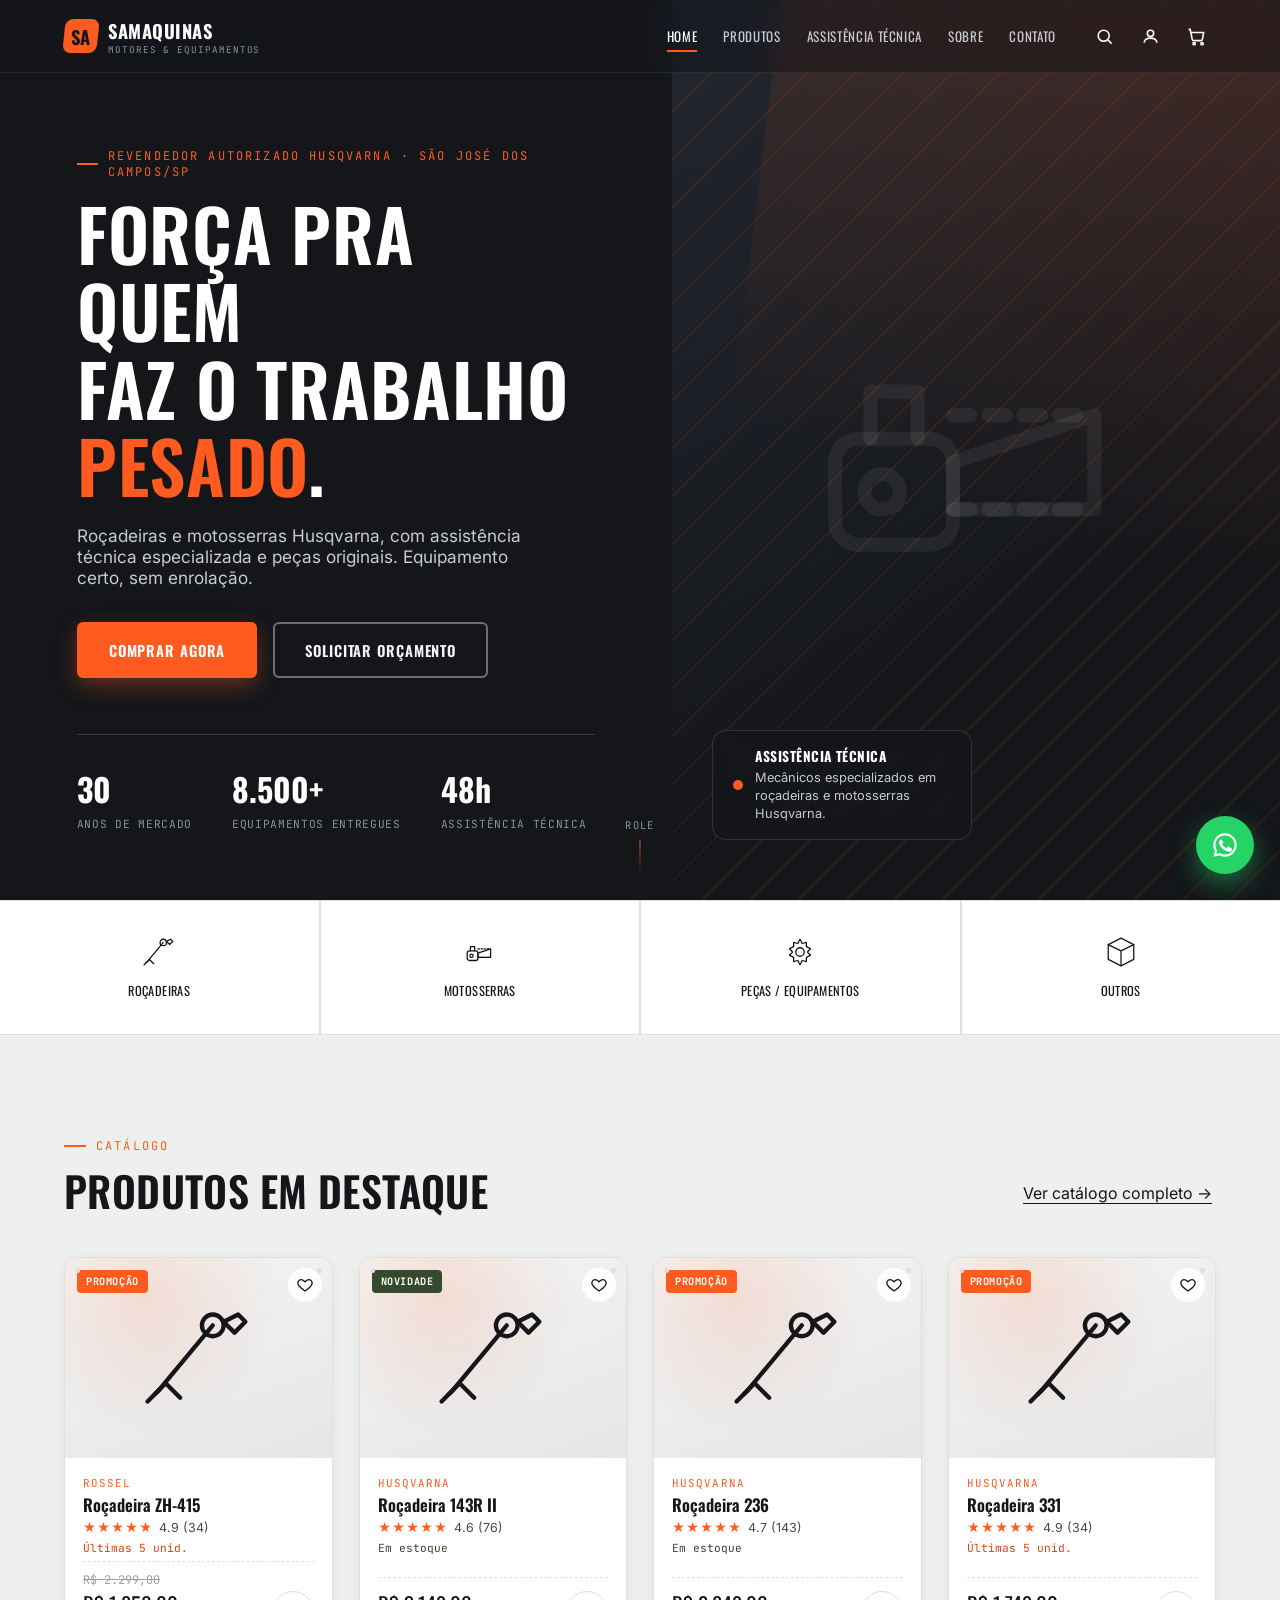
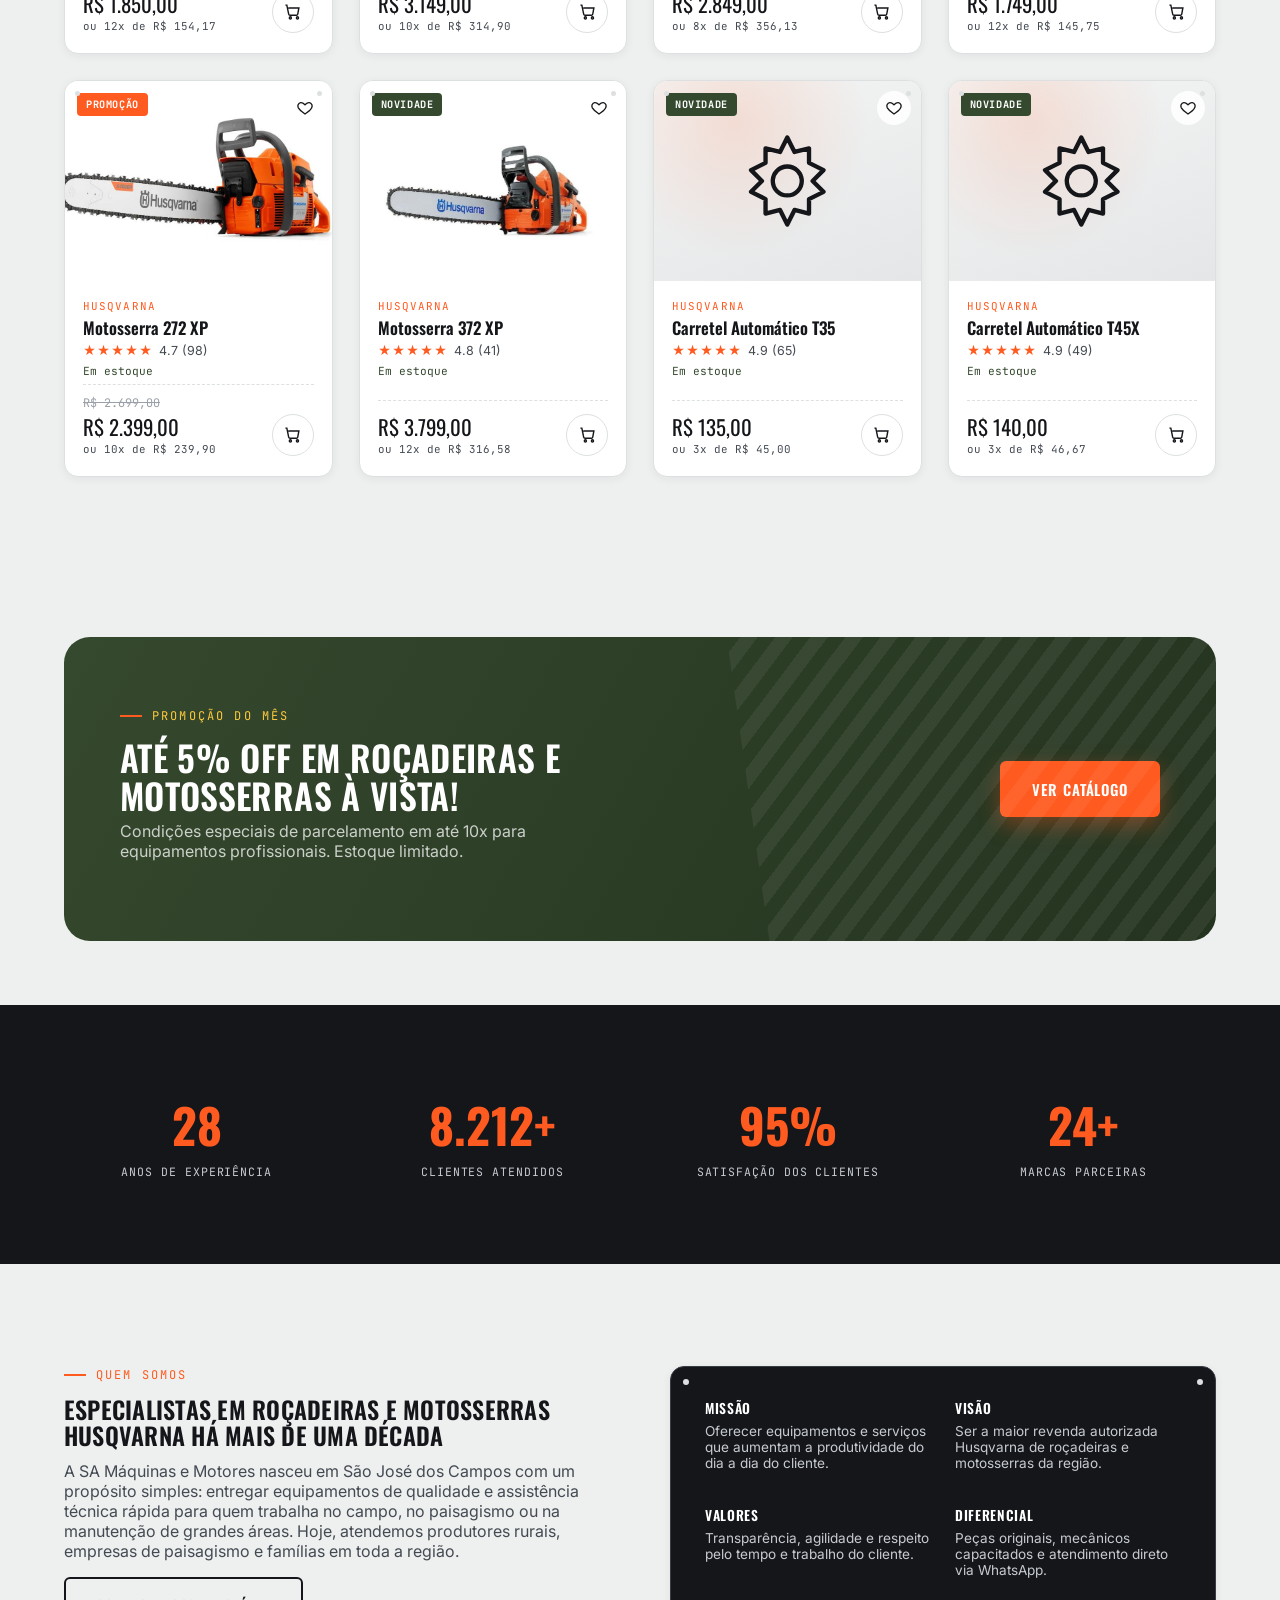
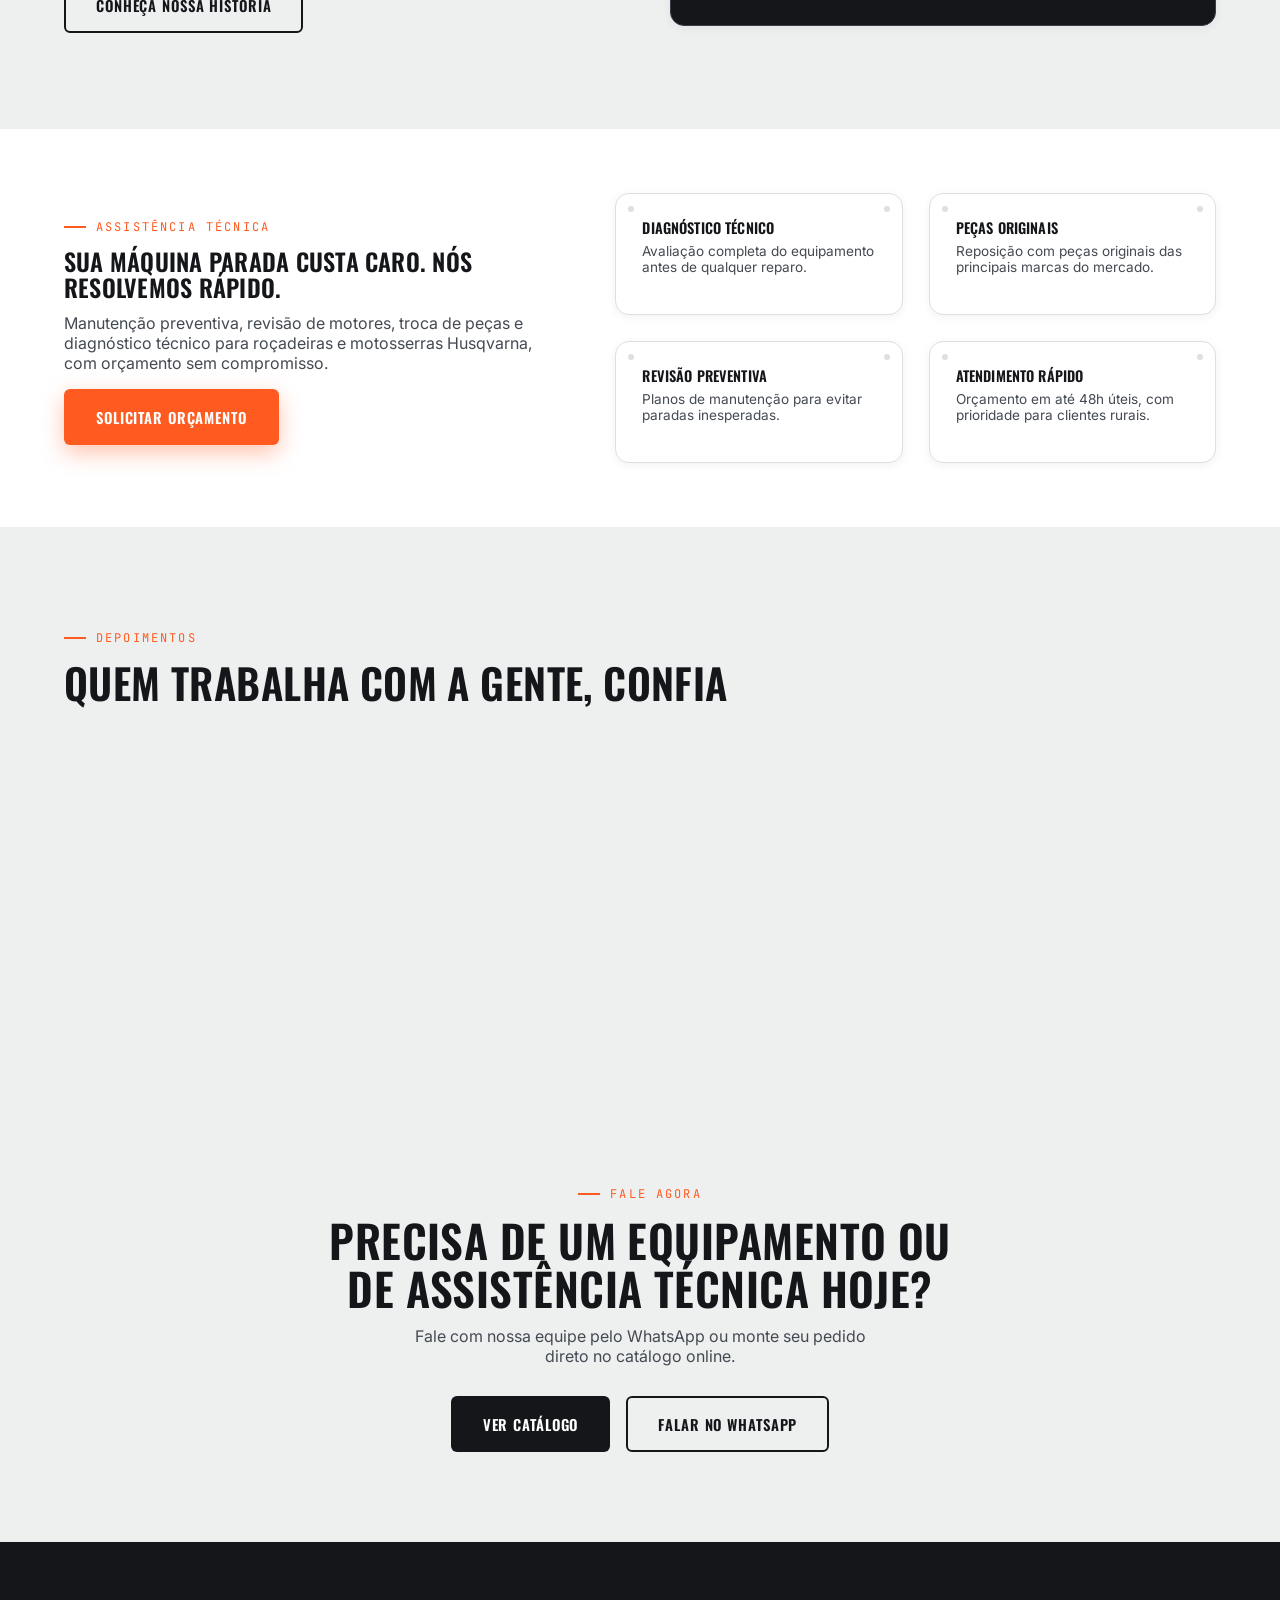
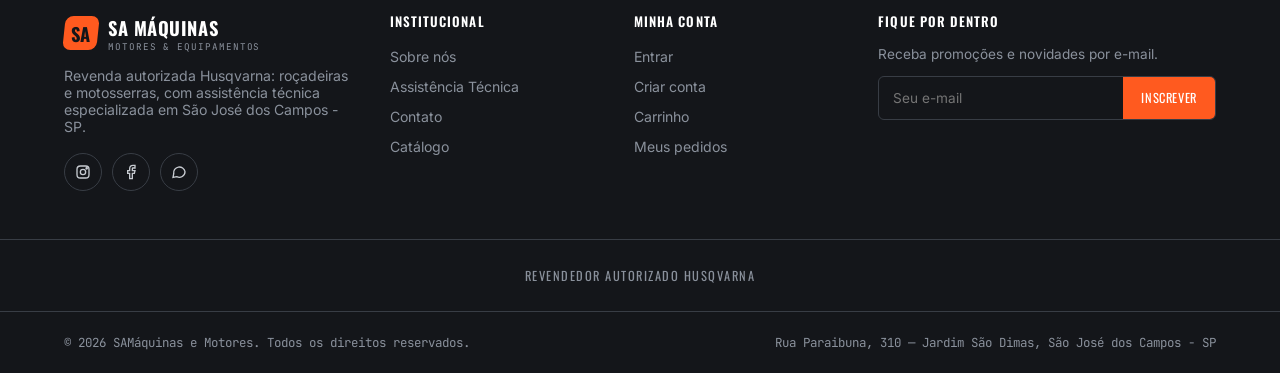
==== commit d9d80695: "Corringindo texto na página inicial." ====
--- a/index.html
+++ b/index.html
@@ -254,7 +254,7 @@
     <span>Revendedor Autorizado Husqvarna</span>
   </div>
   <div class="footer-bottom">
-    <span>© <span data-year></span> SA Máquinas e Motores. Todos os direitos reservados.</span>
+    <span>© <span data-year></span> SAMáquinas e Motores. Todos os direitos reservados.</span>
     <span>Rua Paraibuna, 310 — Jardim São Dimas, São José dos Campos - SP</span>
   </div>
 </footer>
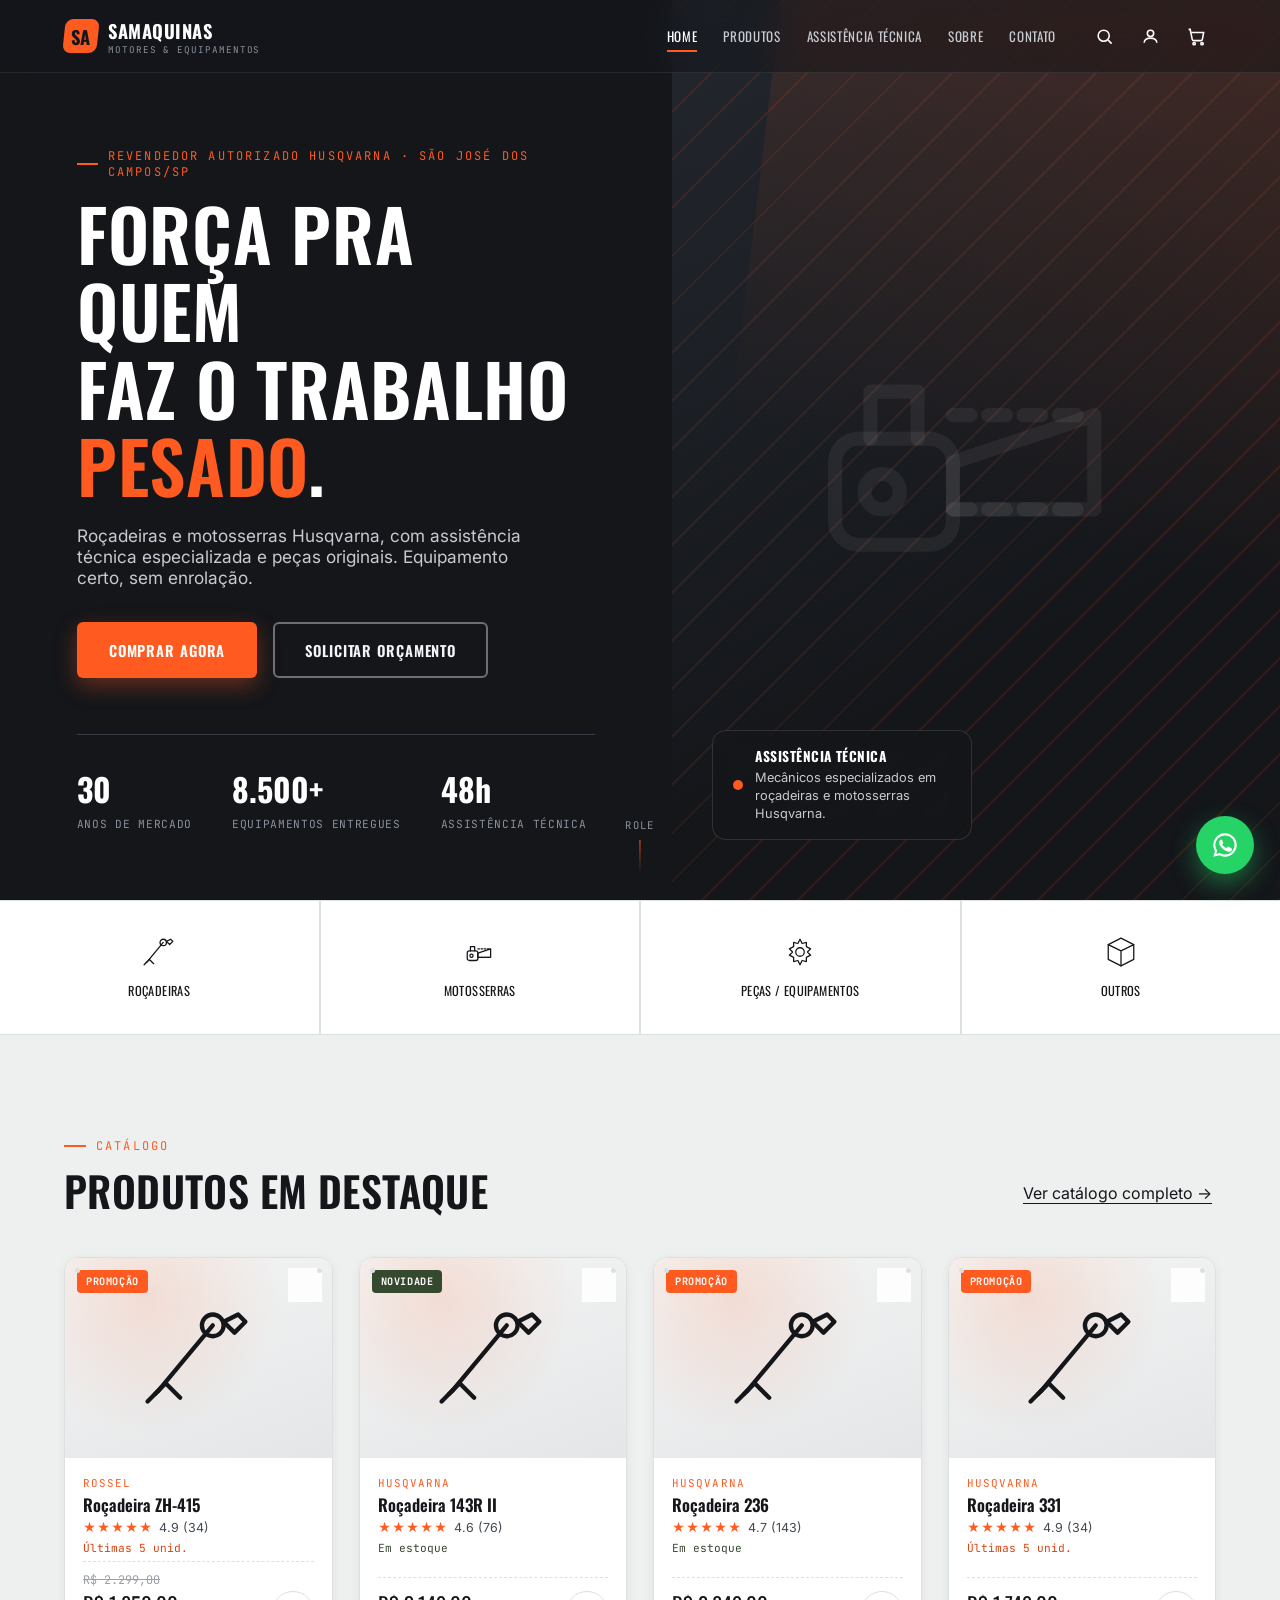
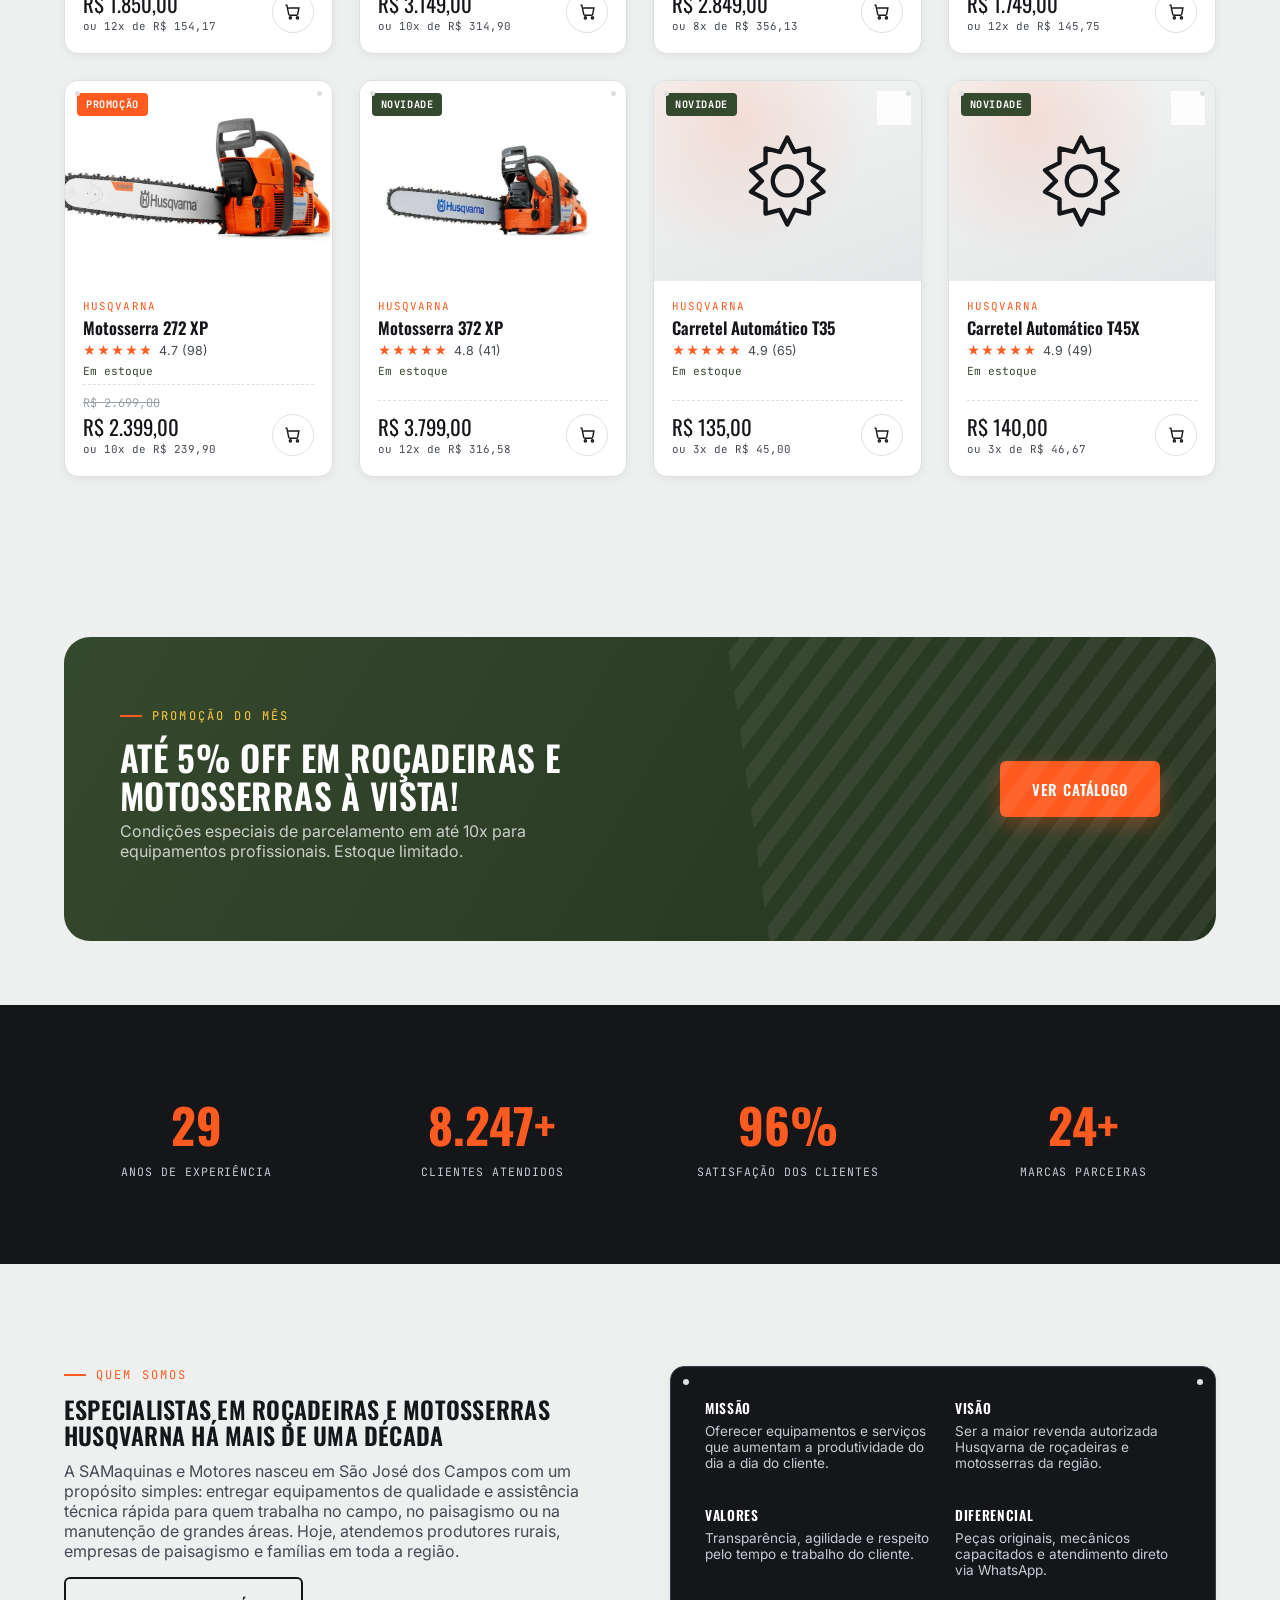
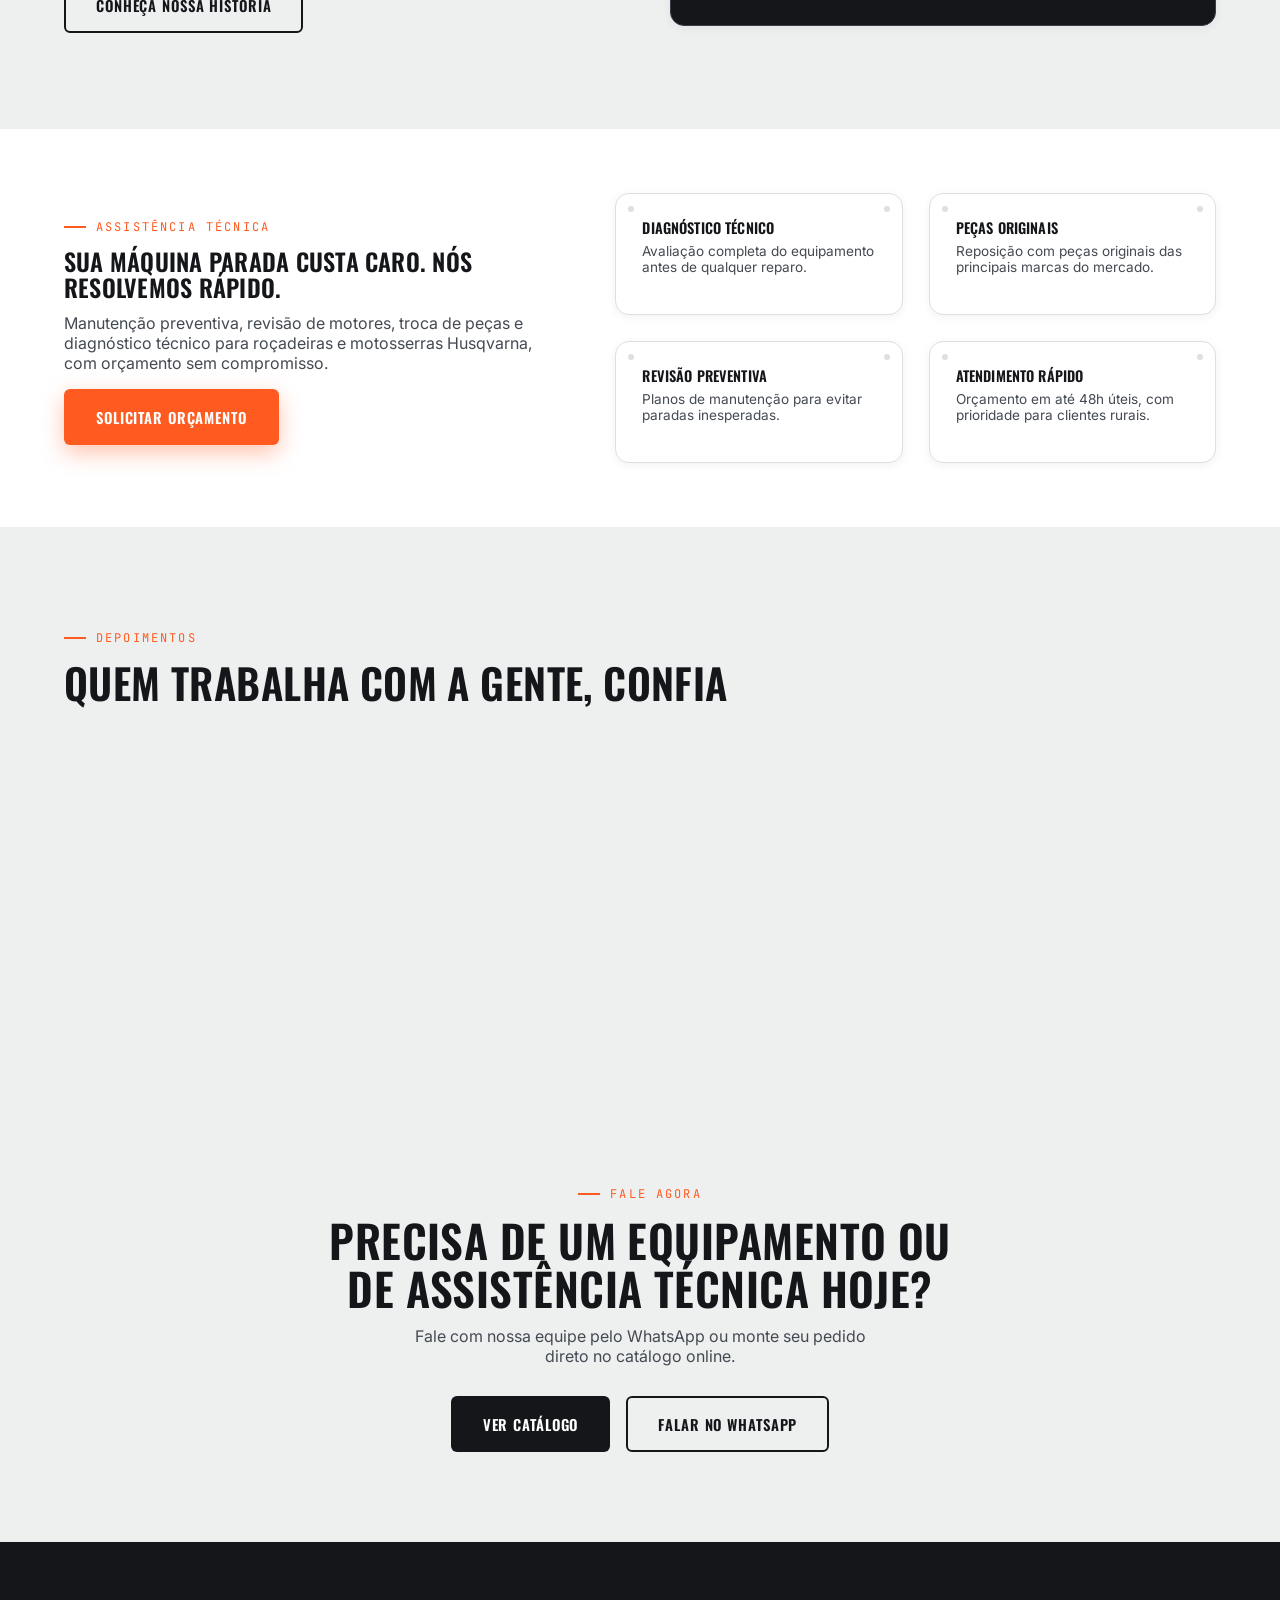
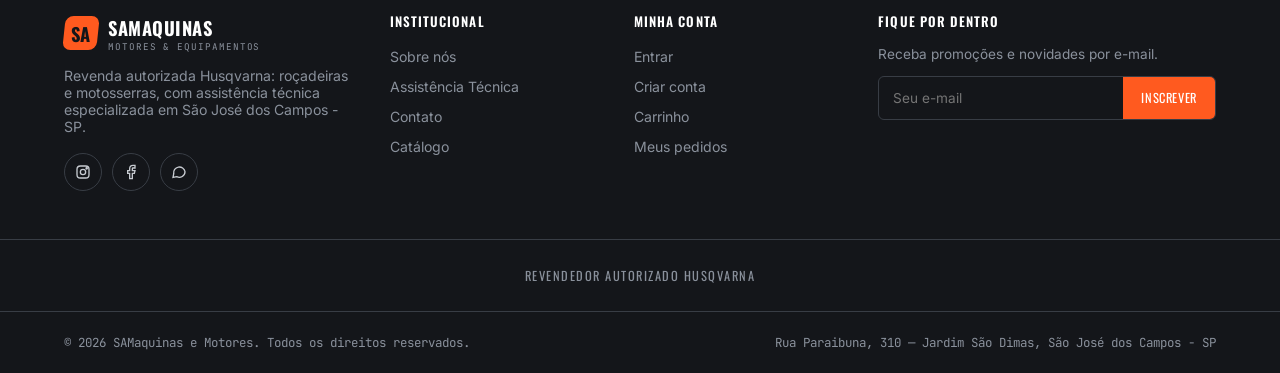
==== commit e32c82c6: "Corrigindo alguns textos de todas as páginas." ====
--- a/index.html
+++ b/index.html
@@ -6,7 +6,7 @@
 <title>Samaquinas e Motores | Roçadeiras, Motosserras e Equipamentos Agrícolas em SJC</title>
 <meta name="description" content="Revenda autorizada Husqvarna de roçadeiras e motosserras, com assistência técnica especializada em São José dos Campos - SP. Compre online com entrega e parcelamento.">
 <meta name="keywords" content="roçadeira Husqvarna, motosserra Husqvarna, revenda autorizada Husqvarna, assistência técnica, São José dos Campos">
-<meta property="og:title" content="SA Máquinas e Motores">
+<meta property="og:title" content="SAMaquinas e Motores">
 <meta property="og:description" content="Revenda autorizada Husqvarna de roçadeiras e motosserras, com assistência técnica em São José dos Campos - SP.">
 <meta property="og:type" content="website">
 <link rel="icon" href="data:image/svg+xml,<svg xmlns=%22http://www.w3.org/2000/svg%22 viewBox=%220 0 64 64%22><rect width=%2264%22 height=%2264%22 rx=%2214%22 fill=%22%23ff5a1f%22/><text x=%2232%22 y=%2244%22 font-size=%2234%22 font-family=%22Arial%22 font-weight=%22bold%22 fill=%22%2314161a%22 text-anchor=%22middle%22>SA</text></svg>">
@@ -131,7 +131,7 @@
     <div data-reveal="left">
       <span class="eyebrow">Quem somos</span>
       <h2>Especialistas em roçadeiras e motosserras Husqvarna há mais de uma década</h2>
-      <p>A SA Máquinas e Motores nasceu em São José dos Campos com um propósito simples: entregar equipamentos de qualidade e assistência técnica rápida para quem trabalha no campo, no paisagismo ou na manutenção de grandes áreas. Hoje, atendemos produtores rurais, empresas de paisagismo e famílias em toda a região.</p>
+      <p>A SAMaquinas e Motores nasceu em São José dos Campos com um propósito simples: entregar equipamentos de qualidade e assistência técnica rápida para quem trabalha no campo, no paisagismo ou na manutenção de grandes áreas. Hoje, atendemos produtores rurais, empresas de paisagismo e famílias em toda a região.</p>
       <a href="pages/about.html" class="btn btn-outline dark">Conheça nossa história</a>
     </div>
     <div data-reveal="right" style="position:relative;">
@@ -215,7 +215,7 @@
 <footer class="site-footer">
   <div class="footer-grid">
     <div class="footer-about">
-      <a href="index.html" class="brand" style="margin-bottom:14px;"><span class="mark"><span>SA</span></span><span>SA Máquinas<small>Motores &amp; Equipamentos</small></span></a>
+      <a href="index.html" class="brand" style="margin-bottom:14px;"><span class="mark"><span>SA</span></span><span>SAMaquinas<small>Motores &amp; Equipamentos</small></span></a>
       <p>Revenda autorizada Husqvarna: roçadeiras e motosserras, com assistência técnica especializada em São José dos Campos - SP.</p>
       <div class="social-row">
         <a href="#" aria-label="Instagram"><svg viewBox="0 0 24 24" fill="none" stroke="currentColor" stroke-width="2"><rect x="3" y="3" width="18" height="18" rx="5"/><circle cx="12" cy="12" r="4"/><circle cx="17.5" cy="6.5" r="1"/></svg></a>
@@ -254,7 +254,7 @@
     <span>Revendedor Autorizado Husqvarna</span>
   </div>
   <div class="footer-bottom">
-    <span>© <span data-year></span> SAMáquinas e Motores. Todos os direitos reservados.</span>
+    <span>© <span data-year></span> SAMaquinas e Motores. Todos os direitos reservados.</span>
     <span>Rua Paraibuna, 310 — Jardim São Dimas, São José dos Campos - SP</span>
   </div>
 </footer>
